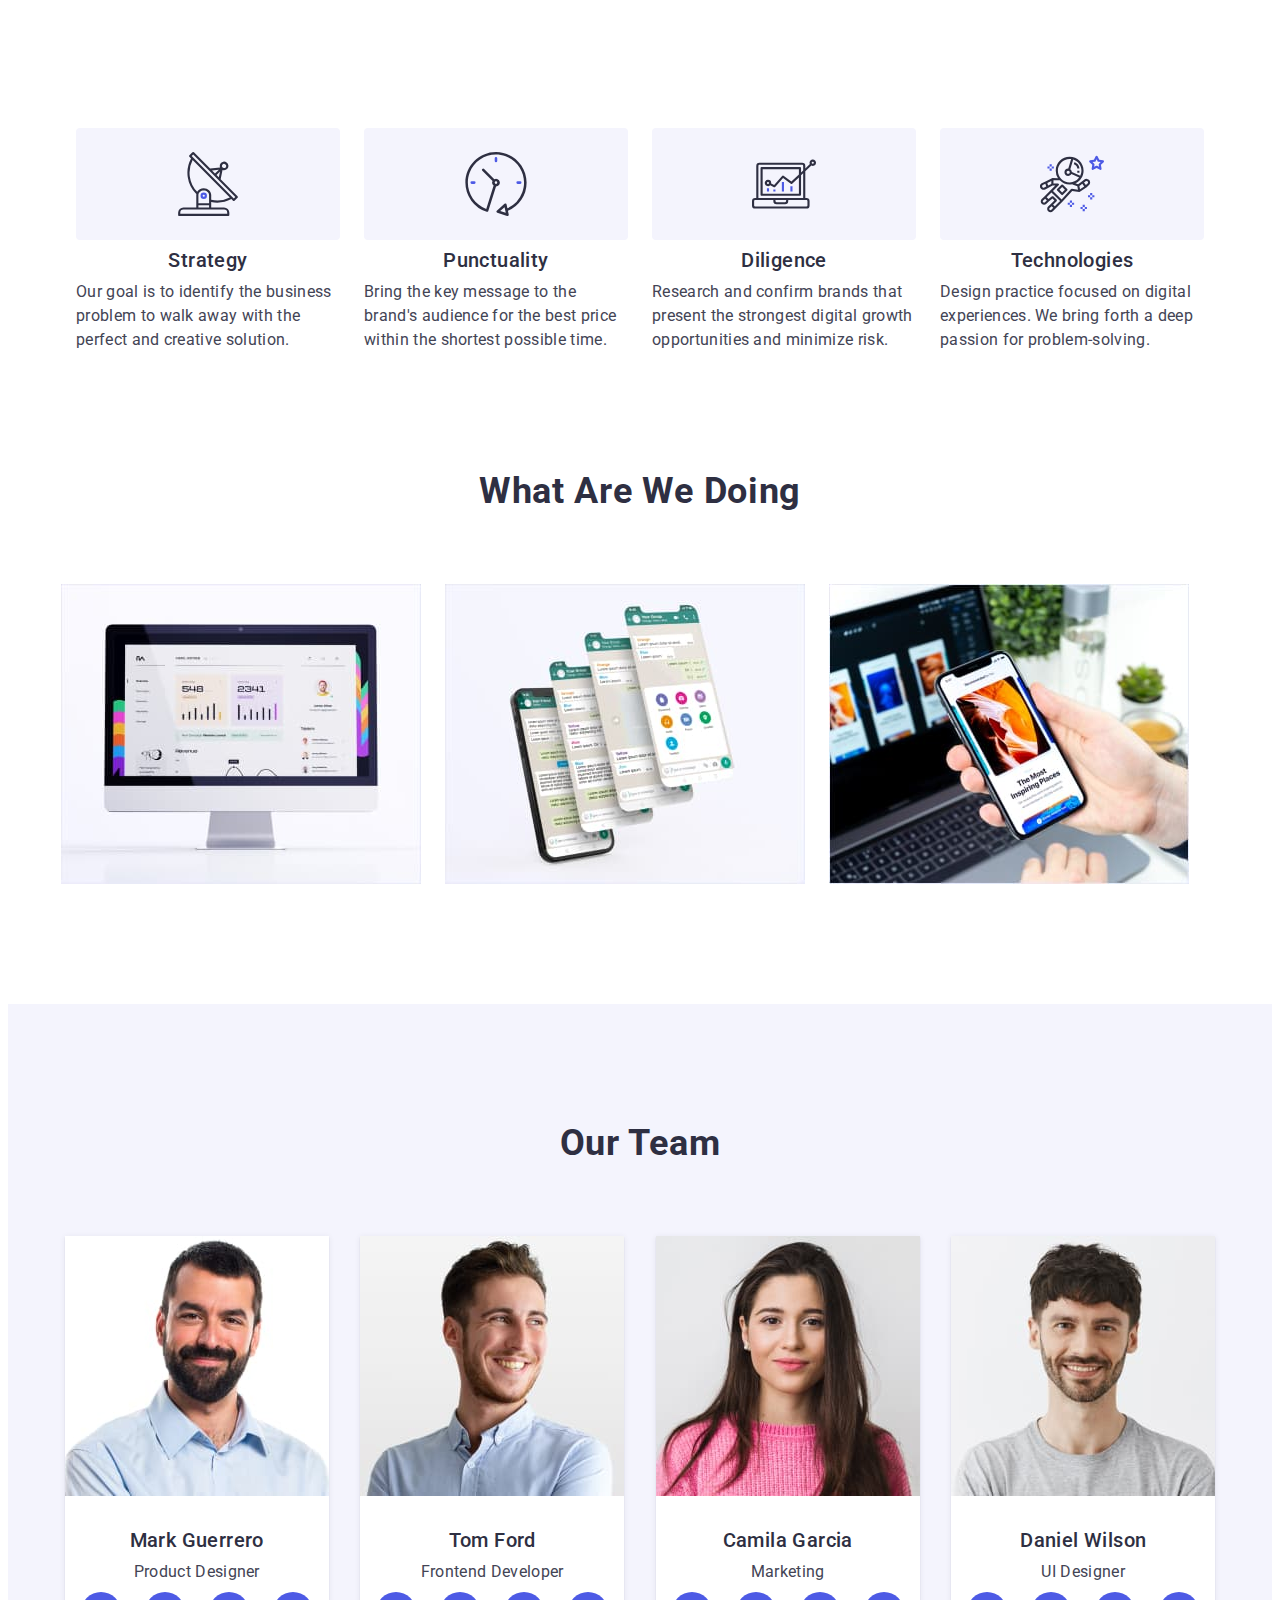
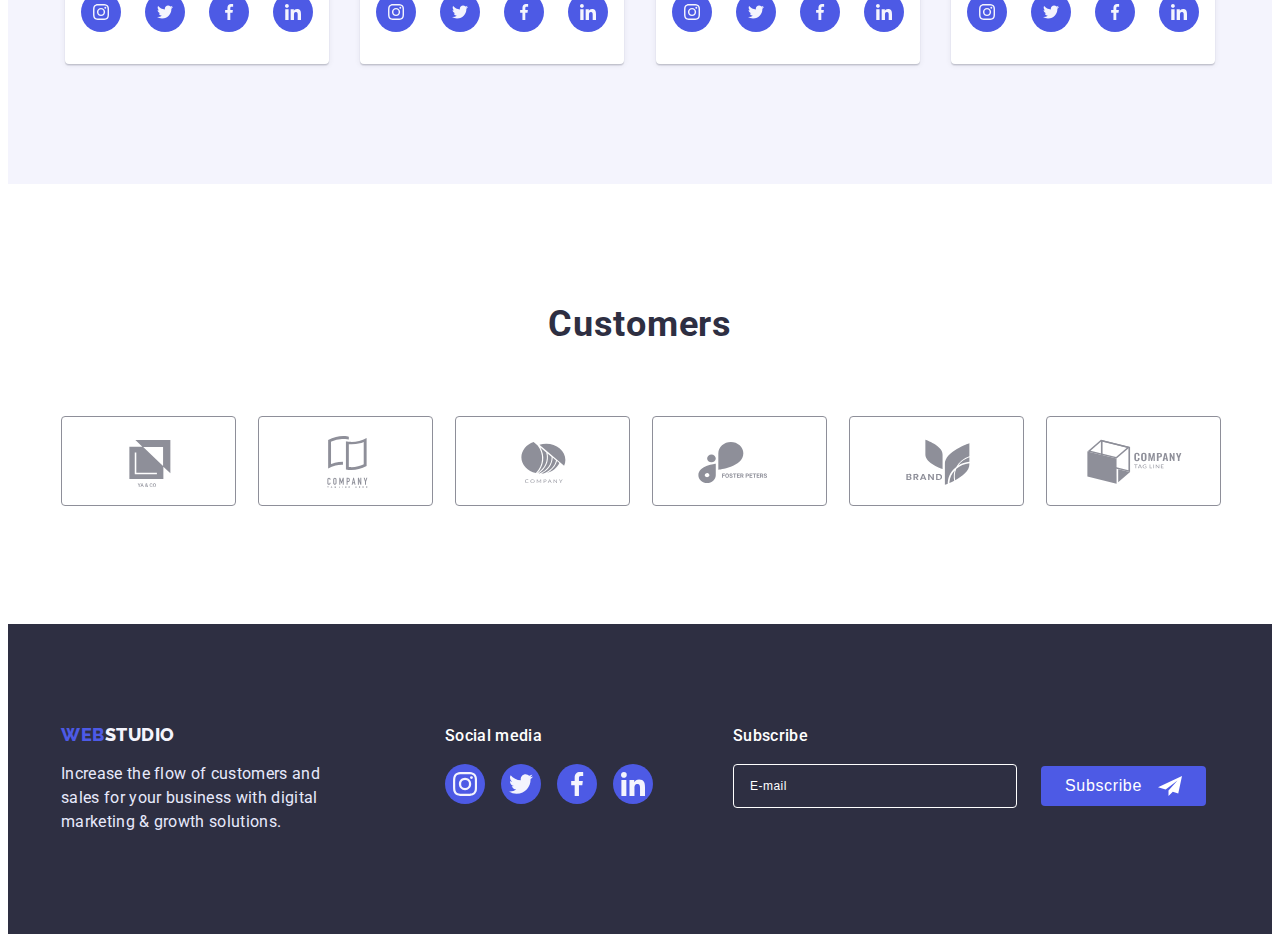
==== index.html @ 7bde46c7 "Section Advantege - mobile + tab (in work)" ====
<!DOCTYPE html>
<html lang="en">
  <head>
    <meta charset="UTF-8" />
    <meta http-equiv="X-UA-Compatible" content="IE=edge" />
    <meta name="viewport" content="width=device-width, initial-scale=1.0" />
    <title>WEBSTUDIO</title>
    <link rel="preconnect" href="https://fonts.googleapis.com" />
    <link rel="preconnect" href="https://fonts.gstatic.com" crossorigin />
    <link
      href="https://fonts.googleapis.com/css2?family=Raleway:wght@800&family=Roboto:wght@400;500;700;900&display=swap"
      rel="stylesheet"
    />

    <link
      rel="stylesheet"
      href="https://cdnjs.cloudflare.com/ajax/libs/modern-normalize/1.1.0/modern-normalize.min.css"
      integrity="sha512-wpPYUAdjBVSE4KJnH1VR1HeZfpl1ub8YT/NKx4PuQ5NmX2tKuGu6U/JRp5y+Y8XG2tV+wKQpNHVUX03MfMFn9Q=="
      crossorigin="anonymous"
      referrerpolicy="no-referrer"
    />

    <link rel="stylesheet" href="./css/styles.css" />
  </head>

  <body>
    <!-- Site header -->
    <!-- <header class="header">
      <div class="container header-container">
        <nav class="header-navigation">
          <a class="logo-top link" href="./index.html">Web<span class="logo-top-second">Studio</span> </a>
          <ul class="header-list list">
            <li class="header-item"><a class="header-link menu-link link act-studio" href="./index.html">Studio</a></li>
            <li class="header-item"><a class="header-link menu-link link" href="./portfolio.html">Portfolio</a></li>
            <li class="header-item"><a class="header-link menu-link link" href="">Contacts</a></li>
          </ul>
        </nav>

        <address class="header-address">
          <ul class="header-address-list list">
            <li class="header-item">
              <a class="header-link adress-info link" href="mailto:info@devstudio.com">info@devstudio.com</a>
            </li>
            <li class="header-item">
              <a class="header-link adress-info link" href="tel:+110001111111">+11 (000) 111-11-11</a>
            </li>
          </ul>
        </address>
      </div>
    </header> -->

    <main>
      <!-- Hero image -->
      <!-- <section class="hero">
        <div class="container">
          <h1 class="hero-title">Effective Solutions for Your Business</h1>
          <button class="hero-botton" type="button" data-modal-open>Order Service</button>
        </div>
      </section> -->

      <!-- Advantages -->
      <!--<h2 hidden temporarily -->
      <section class="advantage section">
        <div class="container">
          
          <h2 class="hidden-header visually-hidden">Our advantages</h2>
          <ul class="advantage-list list">
            <li class="advantage-item">
              <div class="icon-box">
                <svg class="icon">
                  <use href="./images/sprite.svg#icon-about-antenna"></use>
                </svg>
              </div>
              <h3 class="advantage-item-title">Strategy</h3>
              <p class="advantage-item-text">
                Our goal is to identify the business problem to walk away with the perfect and creative solution.
              </p>
            </li>
            <li class="advantage-item">
              <div class="icon-box">
                <svg class="icon">
                  <use href="./images/sprite.svg#icon-about-clock"></use>
                </svg>
              </div>
              <h3 class="advantage-item-title">Punctuality</h3>
              <p class="advantage-item-text">
                Bring the key message to the brand's audience for the best price within the shortest possible time.
              </p>
            </li>
            <li class="advantage-item">
              <div class="icon-box">
                <svg class="icon">
                  <use href="./images/sprite.svg#icon-about-diagram"></use>
                </svg>
              </div>
              <h3 class="advantage-item-title">Diligence</h3>
              <p class="advantage-item-text">
                Research and confirm brands that present the strongest digital growth opportunities and minimize risk.
              </p>
            </li>
            <li class="advantage-item">
              <div class="icon-box">
                <svg class="icon">
                  <use href="./images/sprite.svg#icon-about-astronaut"></use>
                </svg>
              </div>
              <h3 class="advantage-item-title">Technologies</h3>
              <p class="advantage-item-text">
                Design practice focused on digital experiences. We bring forth a deep passion for problem-solving.
              </p>
            </li>
          </ul>
        </div>
      </section>

      <!-- What are we doing -->
      <!-- not section only padding-bottom -->
      <!-- section-->
      <section class="doing">

        <div class="container">
          <h2 class="doing-title">What are we doing</h2>
          <ul class="doing-list list">
            <li class="doing-item">
              <img src="./images/img1_we_doing.jpg" alt="Desktop app" width="360" height="300" />
            </li>
            <li class="doing-item">
              <img src="./images/img2_we_doing.jpg" alt="Mobile app" width="360" height="300" />
            </li>
            <li class="doing-item">
              <img src="./images/img3_we_doing.jpg" alt="Design solutions" width="360" height="300" />
            </li>
          </ul>
        </div>
      </section>

      <!-- Our Team -->
      <section class="team section">
        <div class="container">
          <h2 class="team-title">Our Team</h2>
          <ul class="team-list list">
            <li class="team-item">
              <img src="./images/team_card1.jpg" alt="Mark Guerrero's photo" width="264" height="260" />
              <div class="team-item-description">
                <h3 class="team-item-title">Mark Guerrero</h3>
                <p class="team-item-text">Product Designer</p>
                <ul class="team-soc-list list">
                  <li class="team-soc-item">
                    <a href="" class="team-soc-link link">
                      <svg class="team-soc-icon">
                        <use href="./images/sprite.svg#icon-icon-instagram"></use>
                      </svg>
                    </a>
                  </li>
                  <li class="team-soc-item">
                    <a href="" class="team-soc-link link">
                      <svg class="team-soc-icon">
                        <use href="./images/sprite.svg#icon-icon-twitter"></use>
                      </svg>
                    </a>
                  </li>
                  <li class="team-soc-item">
                    <a href="" class="team-soc-link link">
                      <svg class="team-soc-icon">
                        <use href="./images/sprite.svg#icon-icon-facebook"></use>
                      </svg>
                    </a>
                  </li>
                  <li class="team-soc-item">
                    <a href="" class="team-soc-link link">
                      <svg class="team-soc-icon">
                        <use href="./images/sprite.svg#icon-icon-linkedin"></use>
                      </svg>
                    </a>
                  </li>
                </ul>
              </div>
            </li>
            <li class="team-item">
              <img src="./images/team_card2.jpg" alt="Tom Ford's photo" width="264" height="260" />
              <div class="team-item-description">
                <h3 class="team-item-title">Tom Ford</h3>
                <p class="team-item-text">Frontend Developer</p>
                <ul class="team-soc-list list">
                  <li class="team-soc-item">
                    <a href="" class="team-soc-link link">
                      <svg class="team-soc-icon">
                        <use href="./images/sprite.svg#icon-icon-instagram"></use>
                      </svg>
                    </a>
                  </li>
                  <li class="team-soc-item">
                    <a href="" class="team-soc-link link">
                      <svg class="team-soc-icon">
                        <use href="./images/sprite.svg#icon-icon-twitter"></use>
                      </svg>
                    </a>
                  </li>
                  <li class="team-soc-item">
                    <a href="" class="team-soc-link link">
                      <svg class="team-soc-icon">
                        <use href="./images/sprite.svg#icon-icon-facebook"></use>
                      </svg>
                    </a>
                  </li>
                  <li class="team-soc-item">
                    <a href="" class="team-soc-link link">
                      <svg class="team-soc-icon">
                        <use href="./images/sprite.svg#icon-icon-linkedin"></use>
                      </svg>
                    </a>
                  </li>
                </ul>
              </div>
            </li>
            <li class="team-item">
              <img src="./images/team_card3.jpg" alt="Camila Garcia's photo" width="264" height="260" />
              <div class="team-item-description">
                <h3 class="team-item-title">Camila Garcia</h3>
                <p class="team-item-text">Marketing</p>
                <ul class="team-soc-list list">
                  <li class="team-soc-item">
                    <a href="" class="team-soc-link link">
                      <svg class="team-soc-icon">
                        <use href="./images/sprite.svg#icon-icon-instagram"></use>
                      </svg>
                    </a>
                  </li>
                  <li class="team-soc-item">
                    <a href="" class="team-soc-link link">
                      <svg class="team-soc-icon">
                        <use href="./images/sprite.svg#icon-icon-twitter"></use>
                      </svg>
                    </a>
                  </li>
                  <li class="team-soc-item">
                    <a href="" class="team-soc-link link">
                      <svg class="team-soc-icon">
                        <use href="./images/sprite.svg#icon-icon-facebook"></use>
                      </svg>
                    </a>
                  </li>
                  <li class="team-soc-item">
                    <a href="" class="team-soc-link link">
                      <svg class="team-soc-icon">
                        <use href="./images/sprite.svg#icon-icon-linkedin"></use>
                      </svg>
                    </a>
                  </li>
                </ul>
              </div>
            </li>
            <li class="team-item">
              <img src="./images/team_card4.jpg" alt="Daniel Wilson's photo" width="264" height="260" />
              <div class="team-item-description">
                <h3 class="team-item-title">Daniel Wilson</h3>
                <p class="team-item-text">UI Designer</p>
                <ul class="team-soc-list list">
                  <li class="team-soc-item">
                    <a href="" class="team-soc-link link">
                      <svg class="team-soc-icon">
                        <use href="./images/sprite.svg#icon-icon-instagram"></use>
                      </svg>
                    </a>
                  </li>
                  <li class="team-soc-item">
                    <a href="" class="team-soc-link link">
                      <svg class="team-soc-icon">
                        <use href="./images/sprite.svg#icon-icon-twitter"></use>
                      </svg>
                    </a>
                  </li>
                  <li class="team-soc-item">
                    <a href="" class="team-soc-link link">
                      <svg class="team-soc-icon">
                        <use href="./images/sprite.svg#icon-icon-facebook"></use>
                      </svg>
                    </a>
                  </li>
                  <li class="team-soc-item">
                    <a href="" class="team-soc-link link">
                      <svg class="team-soc-icon">
                        <use href="./images/sprite.svg#icon-icon-linkedin"></use>
                      </svg>
                    </a>
                  </li>
                </ul>
              </div>
            </li>
          </ul>
        </div>
      </section>

      <!-- Customers -->
      <section class="customers section">
        <div class="container">
          <h2 class="customers-title">Customers</h2>
          <ul class="customers-list list">
            <li class="customers-item">
              <a href="" class="customers-link link">
                <svg class="customers-icon">
                  <use href="./images/sprite.svg#icon-logo-client1"></use>
                </svg>
              </a>
            </li>
            <li class="customers-item">
              <a href="" class="customers-link link">
                <svg class="customers-icon">
                  <use href="./images/sprite.svg#icon-logo-client2"></use>
                </svg>
              </a>
            </li>
            <li class="customers-item">
              <a href="" class="customers-link link">
                <svg class="customers-icon">
                  <use href="./images/sprite.svg#icon-logo-client3"></use>
                </svg>
              </a>
            </li>
            <li class="customers-item">
              <a href="" class="customers-link link">
                <svg class="customers-icon">
                  <use href="./images/sprite.svg#icon-logo-client4"></use>
                </svg>
              </a>
            </li>
            <li class="customers-item">
              <a href="" class="customers-link link">
                <svg class="customers-icon">
                  <use href="./images/sprite.svg#icon-logo-client5"></use>
                </svg>
              </a>
            </li>
            <li class="customers-item">
              <a href="" class="customers-link link">
                <svg class="customers-icon">
                  <use href="./images/sprite.svg#icon-logo-client6"></use>
                </svg>
              </a>
            </li>
          </ul>
        </div>
      </section>
    </main>

    <!-- Page Footer -->
    <footer class="footer">
      <div class="footer-container container">
        <div class="footer-logo">
          <a class="logo-bottom link" href="./index.html">Web<span class="logo-bottom-second">Studio</span></a>
          <p class="footer-text">
            Increase the flow of customers and sales for your business with digital marketing & growth solutions.
          </p>
        </div>
        <div class="footer-soc-media">
          <p class="footer-media-text">Social media</p>
          <ul class="footer-soc-list list">
            <li class="footer-soc-item">
              <a href="" class="footer-soc-link">
                <svg class="footer-soc-icon" width="24" height="24">
                  <use href="./images/sprite.svg#icon-icon-instagram"></use>
                </svg>
              </a>
            </li>
            <li class="footer-soc-item link">
              <a href="" class="footer-soc-link">
                <svg class="footer-soc-icon" width="24" height="24">
                  <use href="./images/sprite.svg#icon-icon-twitter"></use>
                </svg>
              </a>
            </li>
            <li class="footer-soc-item link">
              <a href="" class="footer-soc-link">
                <svg class="footer-soc-icon" width="24" height="24">
                  <use href="./images/sprite.svg#icon-icon-facebook"></use>
                </svg>
              </a>
            </li>
            <li class="footer-soc-item link">
              <a href="" class="footer-soc-link">
                <svg class="footer-soc-icon" width="24" height="24">
                  <use href="./images/sprite.svg#icon-icon-linkedin"></use>
                </svg>
              </a>
            </li>
          </ul>
        </div>

        <div class="subscribe">
          <p class="subscribe-text">Subscribe</p>
          <form class="subscribe-form">
            <!-- <label aria-labelledby="subscribe-email"> -->
              <input type="email" name="user_email" class="subscribe-input" placeholder="E-mail" required />
            <!-- </label> -->
            <button type="submit" class="subscribe-btn">
              <span>Subscribe</span>
              <svg class="subscribe-svg" width="24" height="24">
                <use href="./images/sprite.svg#icon-subscr"></use>
              </svg>
            </button>
          </form>
        </div>

      </div>
    </footer>

    <!-- Modal window -->
    <!-- <div class="backdrop" data-modal> -->
    <!-- <div class="backdrop is-hidden" data-modal>
      
      <div class="modal">
        <button class="modal-close-btn" type="button" data-modal-close>
          <svg class="close-btn-icon">
            <use href="./images/sprite.svg#icon-close-btn"></use>
          </svg>
        </button>

        <p class="modal-title">Leave your contacts and we will call you back</p>

        <form action="#" class="modal-form">
          <div class="modal-field">
            <label for="user-person" class="input-text">Name</label>
            <div class="input-wrap">
              <input
                type="text"
                name="user-person"
                id="user-person"
                class="modal-input"
                placeholder="Enter name"
                required
              />
              <svg class="modal-icon" width="18" height="18">
                <use href="./images/sprite.svg#icon-person"></use>
              </svg>
            </div>
          </div>

          <div class="modal-field">
            <label for="user-phone" class="input-text">Phone</label>
            <div class="input-wrap">
              <input
                type="tel"
                name="user-phone"
                id="user-phone"
                class="modal-input"
                placeholder="Enter phone"
                required
              />
              <svg class="modal-icon" width="18" height="24">
                <use href="./images/sprite.svg#icon-phone"></use>
              </svg>
            </div>
          </div>

          <div class="modal-field">
            <label for="user-email" class="input-text">Email</label>
            <div class="input-wrap">
              <input
                type="email"
                name="user-email"
                id="user-email"
                class="modal-input"
                placeholder="Enter email"
                required
              />
              <svg class="modal-icon" width="18" height="24">
                <use href="./images/sprite.svg#icon-email"></use>
              </svg>
            </div>
          </div>

          <div class="modal-field comment-text">
            <label class="input-text" for="user-text">Comment</label>
            <textarea name="user-text" id="user-text" class="modal-textarea" placeholder="Text input"></textarea>
          </div>

          <div class="modal-field">
            <input
              type="checkbox"
              name="privacy"
              id="privacy"
              class="input-chech visually-hidden"
              value="true"
              required
            />
            <label for="privacy" class="check-text">
              <span>
                <svg class="check-icon" width="10" height="8">
                  <use href="./images/sprite.svg#icon-checkbox"></use>
                </svg>
              </span>
              I accept the terms and conditions of the &nbsp;
              <a href="">
                <span class="policy">Privacy Policy</span>
              </a>
            </label>
          </div>

          <button type="submit" class="modal-form-batton">Send</button>
        </form>
       
      </div>
    
    </div> -->
    <!-- <div class="modal"> -->
    <!-- <div class="backdrop" data-modal> -->

    <script src="./js/modal.js"></script>
  </body>
</html>
---- css/styles.css ----
:root {
  --main-hero-color: #2e2f42;
  --main-text-color: #434455;
  --main-background-color: #ffffff;
  --second-text-color: #ffffff;
  --color-btn-normal: #4d5ae5;
  --color-btn-hover: #404bbf;
  --color-icon-normal: #8e8f99;
  --color-icon-hover: #404bbf;
  --transition-duration-func: 250ms cubic-bezier(0.4, 0, 0.2, 1);
  --color-text-overlay: #f4f4fd;
  --footer-background-color: #2e2f42;
}

p,
h1,
h2,
h3,
h4,
h5,
h6 {
  margin: 0;
}

ul {
  margin: 0;
  padding-left: 0;
}

button {
  cursor: pointer;
}

address {
  font-style: normal;
}

img {
  display: block;
  max-width: 100%;
  height: auto;
  width: 100%;
}

.list {
  list-style: none;
}

.link {
  text-decoration: none;
  font-style: normal;
}

body {
  font-family: "Roboto", sans-serif;
  font-style: normal;
  background-color: var(--main-background-color);
  color: var(-main-text-color);
}

.container {
  /* width: 1158px; */
  width: 100%;
  padding-left: 15px;
  padding-right: 15px;
  margin: 0 auto;
  /* outline: 2px solid red; */
}

.section {
  /* desctop */
  /* padding-top: 120px;
  padding-bottom: 120px; */
  /* mobile - tab*/
  padding-top: 96px;
  padding-bottom: 82px;
}

/* --------- HEADER ----------------------------------------- */

.header {
  background-color: #ffffff;
  padding-top: 24px;
  padding-bottom: 24px;
  border-bottom: 1px solid #e7e9fc;
  box-shadow: 0px 2px 1px rgba(46, 47, 66, 0.08), 0px 1px 1px rgba(46, 47, 66, 0.16), 0px 1px 6px rgba(46, 47, 66, 0.08);
}

.header-container {
  display: flex;
  align-items: center;
}

.header-navigation {
  display: flex;
  align-items: center;
  margin-right: auto;
}

.header-list {
  display: flex;
  gap: 40px;
}

.header-list {
  display: flex;
  align-items: center;
}

.logo-top {
  text-decoration: none;
}

.logo-top {
  font-family: "Raleway", sans-serif;
  font-weight: 800;
  font-size: 18px;
  line-height: 1.17;
  letter-spacing: 0.03em;
  text-transform: uppercase;
  color: #4d5ae5;
  font-style: normal;
}

.logo-top-second {
  color: #2e2f42;
  margin-right: 76px;
}

.header-address {
  font-style: normal;
}

.header-address-list {
  display: flex;
  align-items: center;
  gap: 40px;
}

.header-link {
  font-weight: 500;
  font-size: 16px;
  line-height: calc(24 / 16);
  letter-spacing: 0.02em;
  color: #2e2f42;
  transition: color var(--transition-duration-func);
}

.header-link:hover,
.header-link:focus,
.header-link:active {
  color: #404bbf;
}

.menu-link {
  /* padding: 0 20px; */
  display: block;
  position: relative;
}
.menu-link::after {
  content: "";

  position: absolute;
  left: 0;
  bottom: 0;

  display: block;
  width: 100%;
  height: 4px;
  top: 46px;
  background: var(--color-icon-hover);
  border-radius: 2px;

  /* display: none; */
  opacity: 0;
  transition: opacity 250ms;
}

.act-studio::after,
.act-portfolio::after,
.act-contacts::after {
  opacity: 1;
}

/* display: block; */
/* .menu-link:hover::after {
  opacity: 1;
} */

.adress-info {
  font-weight: 400;
  font-size: 16px;
  line-height: (24/16);
  letter-spacing: 0.02em;
  color: #434455;
}

/* --------- HERO ----------------------------------------- */

.hero {
  background: var(--main-hero-color);
  padding-top: 188px;
  padding-bottom: 188px;
  text-align: center;

  max-width: 1440px;
  /* height: 600px; */
  margin-left: auto;
  margin-right: auto;
  background-image: linear-gradient(rgba(46, 47, 66, 0.7), rgba(46, 47, 66, 0.7)), url(../images/hero.jpg);
  background-repeat: no-repeat;
  background-position: center;
  background-size: cover;
}

.hero-title {
  font-weight: 700;
  font-size: 56px;
  line-height: 1.07;
  text-align: center;
  letter-spacing: 0.02em;
  color: #ffffff;
  width: 496px;
  margin-bottom: 48px;
  margin-left: auto;
  margin-right: auto;
}

.hero-botton {
  font-family: "Roboto", sans-serif;
  font-weight: 500;
  font-size: 16px;
  line-height: calc(24 / 16);
  align-items: center;
  letter-spacing: 0.04em;
  color: #ffffff;
  background: #4d5ae5;
  padding: 16px 32px;
  border-radius: 4px;
  border: none;
  transition: color var(--transition-duration-func), background-color var(--transition-duration-func);
}

.hero-botton:hover,
.hero-botton:focus {
  background-color: #404bbf;
  cursor: pointer;
}

/* --------- ADVANTEGE ----------------------------------------- */

/* mobile - */
/* .icon-box {
  background: #f4f4fd;
  border-radius: 4px;
  height: 112px;
  width: 264px;
  margin-bottom: 8px;
  display: flex;
  justify-content: center;
  align-items: center;
} */

.icon-box > .icon {
  width: 64px;
  height: 64px;
}

.advantage-list {
  display: flex;
  /* mobile */
  flex-wrap: wrap;
  justify-content: center;

  /* mobile - */
  /* gap: 24px; */
  gap: 72px;
}

.visually-hidden {
  position: absolute;
  width: 1px;
  height: 1px;
  margin: -1px;
  border: 0;
  padding: 0;
  white-space: nowrap;
  clip-path: inset(100%);
  clip: rect(0 0 0 0);
  overflow: hidden;
}

.advantage-item {
  /* padding-top: 120px; */
  /* mobile - */
  /* width: 264px; */
  text-align: left;
  /* mobile - */
  /* flex-basis: calc((100%-72px) / 4); */
}

.advantage-item-title {
  /* mobile + */
  /* font-weight: 500;
  font-size: 20px;
  line-height: calc(24 / 20); */
  /* mobile + */
  font-weight: 700;
  font-size: 36px;
  line-height: calc(40 / 36);

  letter-spacing: 0.02em;
  color: #2e2f42;
  margin-bottom: 8px;
  /* mobile + */
  text-align: center;
}

.advantage-item-text {
  /* mobile - */
  /* font-weight: 400; */
  /* mobile + */
  font-weight: 500;
  font-size: 16px;
  line-height: calc(24 / 16);
  letter-spacing: 0.02em;
  color: #434455;
}

@media screen and (max-width: 1199px) {
  .icon-box {
    display: none;
  }
}

/* --------- DOING  ----------------------------------------- */

/* .doing {
  padding-bottom: 120px;
}

.doing-list {
  display: flex;
  flex-wrap: wrap;
  gap: 24px;
}

.doing-item {
  flex-basis: auto;
}

.doing-title {
  font-weight: 700;
  font-size: 36px;
  line-height: 1.11;
  text-align: center;
  letter-spacing: 0.02em;
  text-transform: capitalize;
  color: #2e2f42;
  margin-bottom: 72px;
} */

@media screen and (max-width: 1199px) {
  .doing {
    display: none;
  }
}

/* --------- TEAM  ----------------------------------------- */

.team {
  /* CLOUD */
  background-color: #f4f4fd;
}

.team-list {
  display: flex;
  flex-wrap: wrap;
  /* gap: 24px; */
  gap: 72px;
}

/* mobile */
.team-list li {
  /* .team-list *:not(.team-soc-item) li { */
  /* flex-basis: 100%; */
  width: 264px;
  margin-left: auto;
  margin-right: auto;
}

.team-title {
  font-weight: 700;
  font-size: 36px;
  line-height: 1.11;
  text-align: center;
  letter-spacing: 0.02em;
  text-transform: capitalize;
  color: #2e2f42;
  margin-bottom: 72px;
}

.team-item {
  background-color: #ffffff;
  box-shadow: 0px 1px 6px rgba(46, 47, 66, 0.08), 0px 1px 1px rgba(46, 47, 66, 0.16), 0px 2px 1px rgba(46, 47, 66, 0.08);
  border-radius: 0px 0px 4px 4px;
}

.team-item-description {
  padding-top: 32px;
  padding-bottom: 32px;
  padding-left: 16px;
  padding-right: 16px;
}

.team-item-title {
  font-weight: 500;
  font-size: 20px;
  line-height: calc(24 / 20);
  text-align: center;
  letter-spacing: 0.02em;
  color: #2e2f42;
  background-color: #ffffff;
  /* margin-top: 32px; */
  margin-bottom: 8px;
}
.team-item-text {
  font-weight: 400;
  font-size: 16px;
  line-height: calc(24 / 16);
  text-align: center;
  letter-spacing: 0.02em;
  color: #434455;
  background-color: #ffffff;
  margin-bottom: 8px;
}

/* soc link */

.team-soc-list {
  display: flex;
  justify-content: center;
  gap: 24px;
}

.team-soc-item {
  width: 40px;
  height: 40px;
}

.team-soc-link {
  width: 100%;
  height: 100%;
  border-radius: 50%;
  /* background-color: #4d5ae5; */
  background-color: var(--color-btn-normal);
  /* display: inline-block; */
  display: flex;
  align-items: center;
  justify-content: center;
  transition: background-color var(--transition-duration-func);
}

.team-soc-link:hover {
  background-color: var(--color-btn-hover);
}

.team-soc-icon {
  width: 16px;
  height: 16px;
  fill: #f4f4fd;
  /* fill: #ffffff; */
  /* fill: red */
}

/* --------- CUSTOMERS --------------------------------------- */

.containers {
  background-color: var(--main-background-color);
}
.customers-title {
  font-weight: 700;
  font-size: 36px;
  line-height: calc(40 / 36);
  text-align: center;
  letter-spacing: 0.02em;
  text-transform: capitalize;
  margin-bottom: 72px;
  color: #2e2f42;
}

/* mobile */
.customers-list {
  display: flex;
  justify-content: center;
  flex-wrap: wrap;
  /* gap: 24px; */
  gap: 72px 16px;
}

.customers-item {
  /* width: 168px; */
  max-width: 190px;
  height: 88px;
  flex-basis: calc((100% - 16px) / 2);
  /* outline: 1px solid red; */
}

.customers-link {
  width: 100%;
  height: 100%;
  /* border: 1px solid #8e8f99; */
  border: 1px solid var(--color-icon-normal);
  border-radius: 4px;
  display: flex;
  align-items: center;
  justify-content: center;
  transform: border var(--transition-duration-func);
}

.customers-icon {
  width: 104px;
  height: 56px;
  /* fill: red; */
  /* fill: #8e8f99; */
  fill: var(--color-icon-normal);
  transition: fill var(--transition-duration-func);
}

.customers-link:hover,
.customers-link:focus {
  /* border: 1px solid #404bbf; */
  border: 1px solid var(--color-icon-hover);
}

/* .customers-icon:hover,
.customers-icon:focus {
  fill: #404bbf;
} */
.customers-link:hover > .customers-icon,
.customers-link:focus > .customers-icon {
  /* fill: #404bbf; */
  fill: var(--color-icon-hover);
}

/* --------- FOOTER  ----------------------------------------- */

.footer {
  background-color: #2e2f42;
  /* padding-top: 100px;
  padding-bottom: 100px; */
  /* mobile */
  padding-top: 96px;
  padding-bottom: 96px;

  display: flex;
}

.footer-container {
  display: flex;
  /* justify-content: ; */ /*!*/
  /* mobile + */
  flex-direction: column;

  /* margin-left: auto; */
}

.footer-logo {
  /* mobile - */
  /* margin-right: 120px; */
  /* mobile + */
  display: flex;
  flex-direction: column;
  align-items: center;
  margin-bottom: 72px;
}

.logo-bottom {
  text-decoration: none;
  /* mobile + */
  margin: 0 auto;
  display: block;
  margin-bottom: 17px;
}

.logo-bottom {
  font-family: "Raleway", sans-serif;
  font-weight: 800;
  font-size: 18px;
  line-height: 1.17;
  letter-spacing: 0.03em;
  text-transform: uppercase;
  color: #4d5ae5;
  font-style: normal;
}

.logo-bottom-second {
  color: #f4f4fd;
}

.footer-text {
  font-weight: 400;
  font-size: 16px;
  line-height: calc(24 / 16);
  letter-spacing: 0.02em;
  color: #e7e9fc;
  width: 264px;
  /* margin-top: 16px; */
}

.footer-soc-media {
  /* mobile - */
  /* margin-right: 80px; */
  /* mobile +*/
  display: flex;
  flex-direction: column;
  align-items: center;
  margin-bottom: 72px;
}

.footer-media-text {
  font-weight: 500;
  font-size: 16px;
  line-height: calc(24 / 16);
  letter-spacing: 0.02em;
  color: var(--second-text-color);
  margin-bottom: 16px;
}

.footer-soc-list {
  display: flex;
  justify-content: center;
  gap: 16px;
  /* mobile +*/
  /* justify-content: flex-start; */
}

.footer-soc-item {
  width: 40px;
  height: 40px;
}

.footer-soc-link {
  width: 100%;
  height: 100%;
  /* width: 40px;
  height: 40px; */
  border-radius: 50%;
  background-color: var(--color-btn-normal);
  display: flex;
  /* display: block; */
  align-items: center;
  justify-content: center;
  transition: background-color var(--transition-duration-func);
}

.footer-soc-icon {
  width: 24px;
  height: 24px;
  fill: #f4f4fd;
}

.footer-soc-link:hover,
.footer-soc-link:focus {
  background-color: #31d0aa;
}

/* --- SUBSCRIBE FORM IN FOOTER  ----  */
.subscribe {
  display: flex;
  flex-direction: column;
  /* mobile +*/
  align-items: center;
}

.subscribe-text {
  font-weight: 500;
  font-size: 16px;
  line-height: calc(24 / 16);
  letter-spacing: 0.02em;
  color: var(--second-text-color);
  margin-bottom: 16px;
}

.subscribe-form {
  display: flex;
  /* mobile */
  flex-direction: column;
  align-items: center;
  width: 100%;

  gap: 24px;
}

/* .subscribe-email {
  width: 100%;
} */

.subscribe-input {
  /* mobile - */
  /* width: 264px; */
  /* mobile + */
  width: 100%;

  height: 40px;
  padding-left: 16px;
  font-weight: 400;
  font-size: 12px;
  line-height: 24px;
  align-items: center;
  letter-spacing: 0.04em;
  outline: 0;
  border: 1px solid #ffffff;
  /* filter: drop-shadow(0px 4px 4px rgba(0, 0, 0, 0.15)); */
  border-radius: 4px;
  color: var(--second-text-color);
  background-color: var(--footer-background-color);
}

.subscribe-input::placeholder {
  color: var(--second-text-color);
}

.subscribe-btn {
  display: flex;
  justify-content: center;
  align-items: center;
  gap: 16px;
  min-width: 165px;
  height: 40px;
  padding: 8px 24px;
  align-self: center;
  font-weight: 500;
  font-size: 16px;
  line-height: 1.5;
  letter-spacing: 0.04em;
  background-color: var(--color-btn-normal);
  border: 0;
  border-radius: 4px;
  color: var(--second-text-color);
  fill: var(--second-text-color);
  transition: background-color var(--transition-duration-func);
}

.subscribe-btn:hover,
.subscribe-btn:focus {
  background-color: var(--color-btn-hover);
}

/* --------- FILTER  ----------------------------------------- */

.filter-button-text {
  font-family: "Roboto", sans-serif;
  font-weight: 500;
  font-size: 16px;
  line-height: 1.5;
  align-items: center;
  letter-spacing: 0.04em;
  color: #4d5ae5;
  background-color: #f4f4fd;
  border-style: none;

  border: 1px solid #e7e9fc;
  border-radius: 4px;
  padding: 12px 24px;
  transition: color var(--transition-duration-func), background-color var(--transition-duration-func),
    box-shadow var(--transition-duration-func);
}

.filter-button-text:hover,
.filter-button-text:focus {
  color: #ffffff;
  background-color: #404bbf;
  /* border: 1px solid #404bbf; */
  border-color: transparent;
  cursor: pointer;
  box-shadow: 0px 3px 1px rgba(0, 0, 0, 0.1), 0px 2px 1px rgba(0, 0, 0, 0.08), 0px 2px 2px rgba(0, 0, 0, 0.12);
}

/* --------- GALLERY  ----------------------------------------- */

.gallery {
  padding-top: 96px;
  padding-bottom: 120px;
}

.filter-list {
  display: flex;
  flex-wrap: wrap;
  gap: 24px;
  margin-bottom: 72px;
  justify-content: center;
}

.gallary-list {
  display: flex;
  flex-wrap: wrap;
  gap: 48px 24px;
}

.gallery-list li {
  width: calc((100% - 48px) / 3);
  transition: box-shadow var(--transition-duration-func);
}

.gallery-item-description {
  /* padding: 32px auto 32px 16px; */
  padding-top: 32px;
  padding-right: auto;
  padding-bottom: 32px;
  padding-left: 16px;
  border: 1px solid #e7e9fc;
  border-top: none;
}

.galley-item-titel {
  font-weight: 500;
  font-size: 20px;
  line-height: 1.2;
  letter-spacing: 0.02em;
  color: #2e2f42;
  /* margin-top: 32px; */
  /* margin-left: 16px; */
  margin-bottom: 8px;
  /* text-align: left; */
}
.gallery-item-text {
  font-weight: 400;
  font-size: 16px;
  line-height: calc(24 / 16);
  letter-spacing: 0.02em;
  color: #434455;
  /* margin-left: 16px; */
  /* text-align: left; */
}

.gallery-link {
  display: block;
}

.gallery-link:hover,
.gallery-link:focus {
  box-shadow: 0px 1px 6px rgba(46, 47, 66, 0.08), 0px 1px 1px rgba(46, 47, 66, 0.16), 0px 2px 1px rgba(46, 47, 66, 0.08);
}

/* .gallery-item {
  position: relative;
} */

.overlay-wrap {
  position: relative;
  overflow: hidden;
}

.overlay-text {
  position: absolute;
  top: 0;
  font-weight: 400;
  font-size: 16px;
  line-height: calc(24 / 16);
  letter-spacing: 0.02em;
  color: var(--color-text-overlay);
  background-color: var(--color-btn-normal);
  padding: 40px 32px;
  height: 100%;
  transform: translateY(100%);
  transition: transform var(--transition-duration-func);
}

.gallery-item:hover .overlay-text {
  transform: translate(0);
}

/* --------- MODAL WINDOWS ----------------------------------------- */

.backdrop {
  position: fixed;
  top: 0;
  width: 100%;
  height: 100%;
  background-color: rgba(46, 47, 66, 0.4);
  /* transition: opacity 250ms linear, visibility 250ms linear; */
  /* transition: opacity 250ms cubic-bezier(0.4, 0, 0.2, 1), visibility 250ms cubic-bezier(0.4, 0, 0.2, 1); */
  transition: opacity var(--transition-duration-func), visibility var(--transition-duration-func);
}

.modal {
  width: 408px;
  min-height: 584px;
  background-color: #fcfcfc;
  box-shadow: 0px 1px 1px rgba(0, 0, 0, 0.14), 0px 1px 3px rgba(0, 0, 0, 0.12), 0px 2px 1px rgba(0, 0, 0, 0.2);
  border-radius: 4px;
  position: absolute;
  top: 50%;
  left: 50%;
  transform: translate(-50%, -50%) scale(1);
  /* transition: 250ms linear; */
  /* transition: transform 250ms cubic-bezier(0.4, 0, 0.2, 1); */
  transition: transform var(--transition-duration-func);
  padding: 72px 24px 24px;
}

.backdrop.is-hidden .modal {
  transform: translate(-50%, -50%) scale(0);
}

.modal-close-btn {
  width: 24px;
  height: 24px;
  background-color: #e7e9fc;
  border: 1px solid rgba(0, 0, 0, 0.1);
  border-radius: 50%;
  display: flex;
  align-items: center;
  justify-content: center;
  border-color: #e7e9fc;

  position: absolute;
  top: 24px;
  right: 24px;

  /* display: block;
  margin-left: auto; */
}

.close-btn-icon {
  width: 8px;
  height: 8px;
  fill: #2e2f42;
}

.is-hidden {
  opacity: 0;
  visibility: hidden;
  pointer-events: none;
}

.modal-close-btn:hover,
.modal-close-btn:focus {
  background-color: var(--color-icon-hover);
  border: 1p x solid var(--color-icon-hover);
}

.modal-close-btn:hover > .close-btn-icon,
.modal-close-btn:focus > .close-btn-icon {
  fill: #ffffff;
}

/* ---------FORM for MODAL WINDOWS --------- */

.modal-title {
  font-weight: 500;
  font-size: 16px;
  line-height: calc(24 / 16);
  text-align: center;
  margin-bottom: 16px;
}

.modal-field {
  margin-bottom: 8px;
}

.comment-text {
  margin-bottom: 16px;
}

.input-wrap {
  position: relative;
}

.modal-input {
  width: 100%;
  height: 40px;
  border: 1px solid rgba(46, 47, 66, 0.4);
  border-radius: 4px;
  /* margin-bottom: 8px; */
  outline: transparent;
  font-size: 12px;
  color: #2e2f42;
  background: #fcfcfc;
  padding-left: 38px;
  transition: border-color var(--transition-duration-func), fill var(--transition-duration-func);
}

.modal-input:focus {
  border-color: var(--color-btn-normal);
}
.modal-input:focus + .modal-icon {
  fill: var(--color-btn-normal);
}

.modal-icon {
  position: absolute;
  left: 16px;
  top: 50%;
  transform: translateY(-50%);
}

.modal-input::placeholder {
  font-size: 12px;
  line-height: calc(14 / 12);
  letter-spacing: 0.04em;
  color: rgba(46, 47, 66, 0.4);
}

.input-text {
  display: inline-block;
  font-weight: 400;
  font-size: 12px;
  line-height: calc(14 / 12);
  letter-spacing: 0.01em;
  color: #8e8f99;
  margin-bottom: 4px;
}

.modal-textarea {
  width: 100%;
  height: 120px;
  outline: transparent;
  border: 1px solid rgba(46, 47, 66, 0.4);
  border-radius: 4px;
  font-weight: 400;
  font-size: 12px;
  line-height: calc(14 / 12);
  letter-spacing: 0.04em;
  padding: 8px 16px;
  resize: none;
}

.modal-textarea::placeholder {
  font-size: 12px;
  line-height: calc(14 / 12);
  letter-spacing: 0.04em;
  color: rgba(46, 47, 66, 0.4);
}

.modal-textarea:focus {
  border-color: var(--color-btn-normal);
}

.check-text {
  font-size: 12px;
  display: flex;
  align-items: center;

  font-weight: 400;
  font-size: 12px;
  line-height: 14px;
  letter-spacing: 0.04em;
  color: #8e8f99;

  margin-bottom: 24px;
}

.check-text > span {
  width: 16px;
  height: 16px;
  border: 1px solid rgba(46, 47, 66, 0.4);
  border-radius: 2px;
  margin-right: 8px;
  display: flex;
  align-items: center;
  justify-content: center;
  fill: transparent;
}

.input-chech:checked + .check-text > span {
  background-color: var(--color-btn-hover);
  border: none;
  fill: #f4f4f4;
}

.input-chech:focus + .check-text span {
  border-color: #4d5ae5;
}

.policy {
  color: var(--color-btn-normal);
}

/* --- BATTON SEND ----  */
.modal-form-batton {
  display: block;
  margin: 0 auto;
  width: 169px;
  align-self: center;
  font-weight: 500;
  font-size: 16px;
  line-height: 1.5;
  letter-spacing: 0.04em;
  color: var(--second-text-color);
  background: var(--color-btn-normal);
  padding: 16px 32px;
  border-radius: 4px;
  border: 0;
  box-shadow: 0px 4px 4px rgba(0, 0, 0, 0.15);
  transition: background-color var(--transition-duration-func);
}

.modal-form-batton:hover {
  background-color: var(--color-btn-hover);
}

/* ============================================================== */

@media screen and (min-width: 480px) {
  .container {
    /* width: 480px; */
    width: 428px;
    margin-left: auto;
    margin-right: auto;
  }

  .customers-item {
    /* width: calc(100% - 16) /2; */
    flex-basis: calc((100% - 16px) / 2);
  }
}

@media screen and (min-width: 768px) {
  .container {
    width: 582px;
    /* width: 768px; */
  }

  .advantage-list {
    /* display: flex;
    flex-wrap: wrap; */
    gap: 72px 24px;
  }

  .advantage-item {
    width: 356px;
    flex-basis: calc((100%-24px) / 2);
  }

  .team-list {
    justify-content: center;
    gap: 64px 24px;
  }
  .team-list li {
    /* flex-basis: calc(552px - 24px) / 2; */
    /* width: calc(552px - 24px) / 2; */
  }

  .customers-list {
    gap: 24px;
  }

  .customers-item {
    /* justify-content: center; */
    width: 168px;
    flex-basis: calc((100% - 48px) / 3);
  }

  .footer-container {
    flex-direction: row;
    flex-wrap: wrap;
    gap: 72px 24px;
  }

  .footer-logo {
    margin-bottom: 0;
  }

  .logo-bottom {
    margin-left: 0;
  }

  .footer-soc-media {
    align-items: flex-start;
    margin-bottom: 0;
  }

  .subscribe {
    align-items: flex-start;
  }

  .subscribe-form {
    flex-direction: row;
  }

  .subscribe-input {
    width: 264px;
  }
}

@media screen and (min-width: 1200px) {
  .container {
    width: 1158px;
  }

  .section {
    padding-top: 120px;
    padding-bottom: 120px;
  }

  /* ------ */
  .icon-box {
    background: #f4f4fd;
    border-radius: 4px;
    height: 112px;
    width: 264px;
    margin-bottom: 8px;
    display: flex;
    justify-content: center;
    align-items: center;
  }

  .advantage-list {
    gap: 24px;
  }

  .advantage-item {
    width: 264px;
    flex-basis: calc((100%-72px) / 4);
  }

  .advantage-item-title {
    font-weight: 500;
    font-size: 20px;
    line-height: calc(24 / 20);
  }

  .advantage-item-text {
    font-weight: 400;
  }
  /* ======= */

  .doing {
    padding-bottom: 120px;
  }

  .doing-list {
    display: flex;
    flex-wrap: wrap;
    gap: 24px;
  }

  .doing-item {
    flex-basis: auto;
  }

  .doing-title {
    font-weight: 700;
    font-size: 36px;
    line-height: 1.11;
    text-align: center;
    letter-spacing: 0.02em;
    text-transform: capitalize;
    color: #2e2f42;
    margin-bottom: 72px;
  }

  .team-list {
    gap: 24px;
  }

  .team-list li {
    /* flex-basis: calc(100% - 72px) / 4; */
  }

  .customers-item {
    /* width: 168px; */
    flex-basis: calc((100% - 120px) / 6);
  }

  .footer-logo {
    margin-right: 120px;
  }

  .footer {
    padding-top: 100px;
    padding-bottom: 100px;
  }

  .footer-container {
    gap: 0;
  }

  .footer-soc-media {
    margin-right: 80px;
  }
}
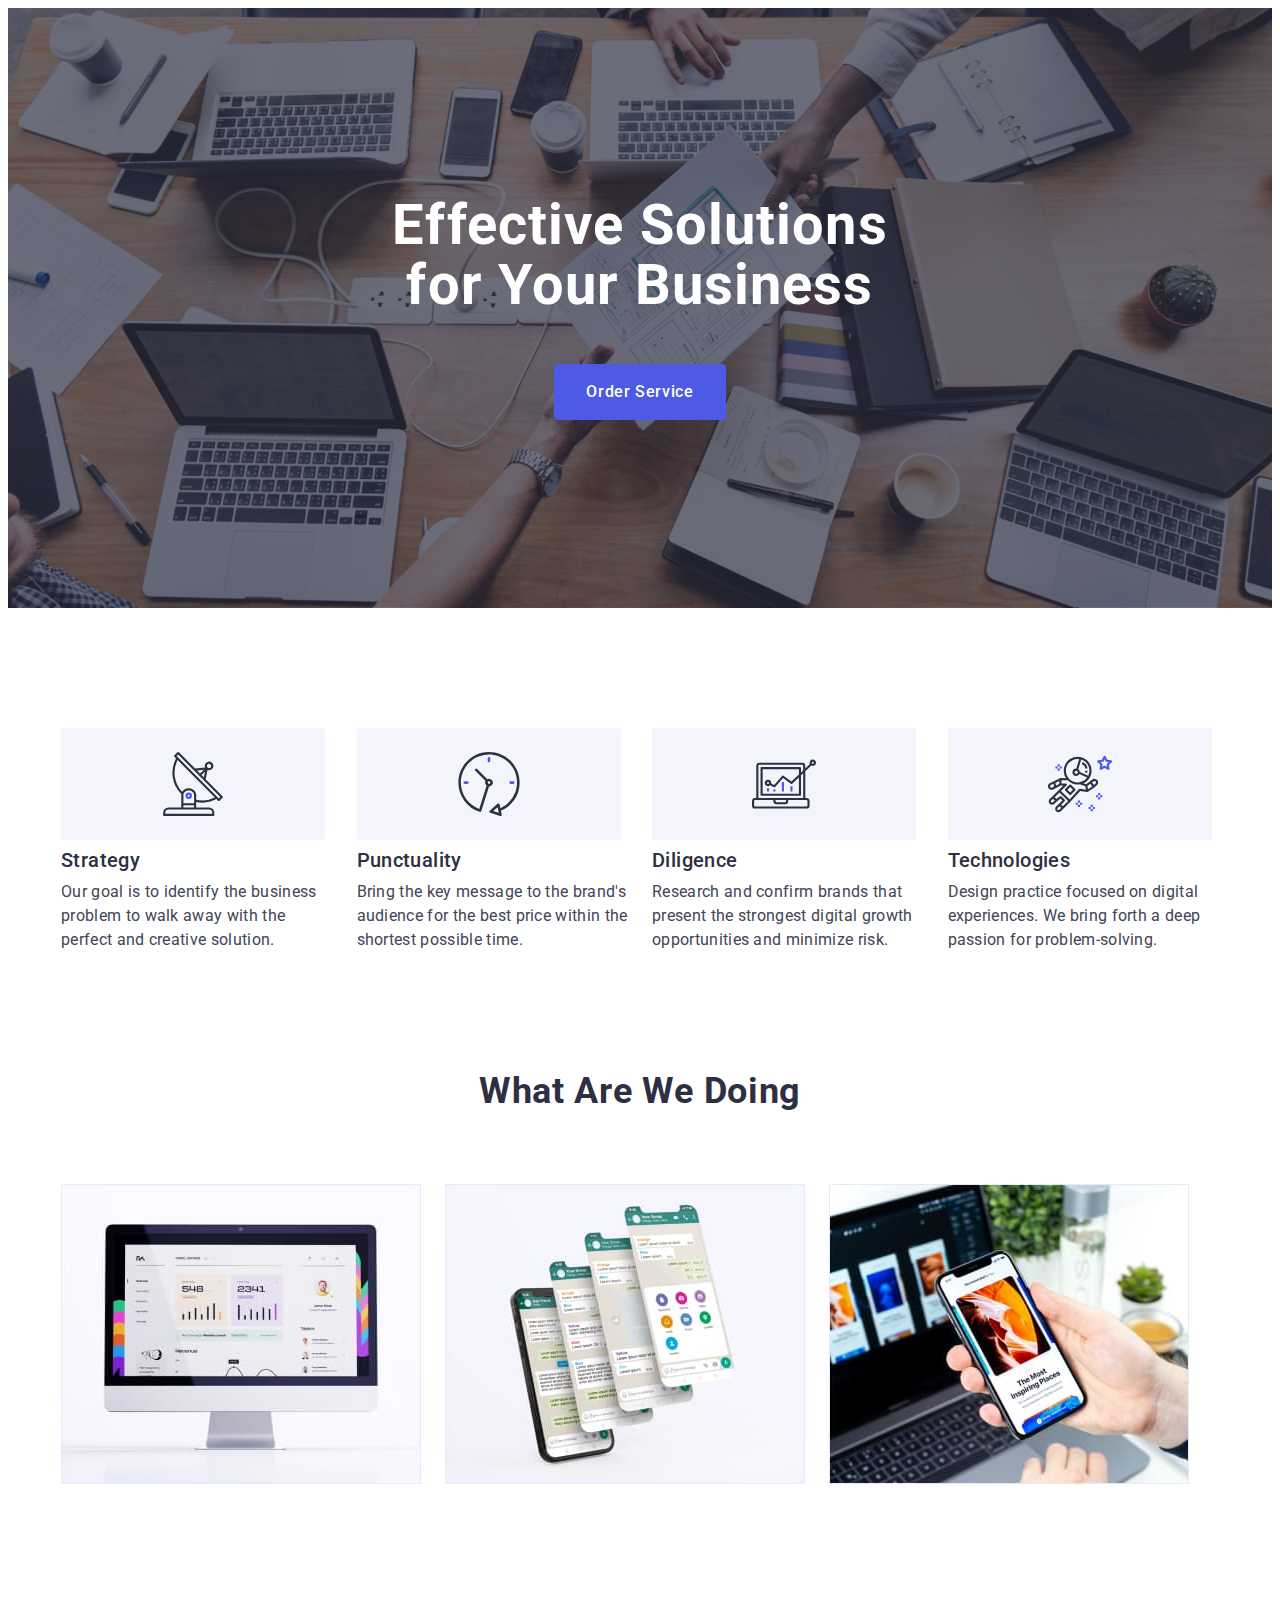
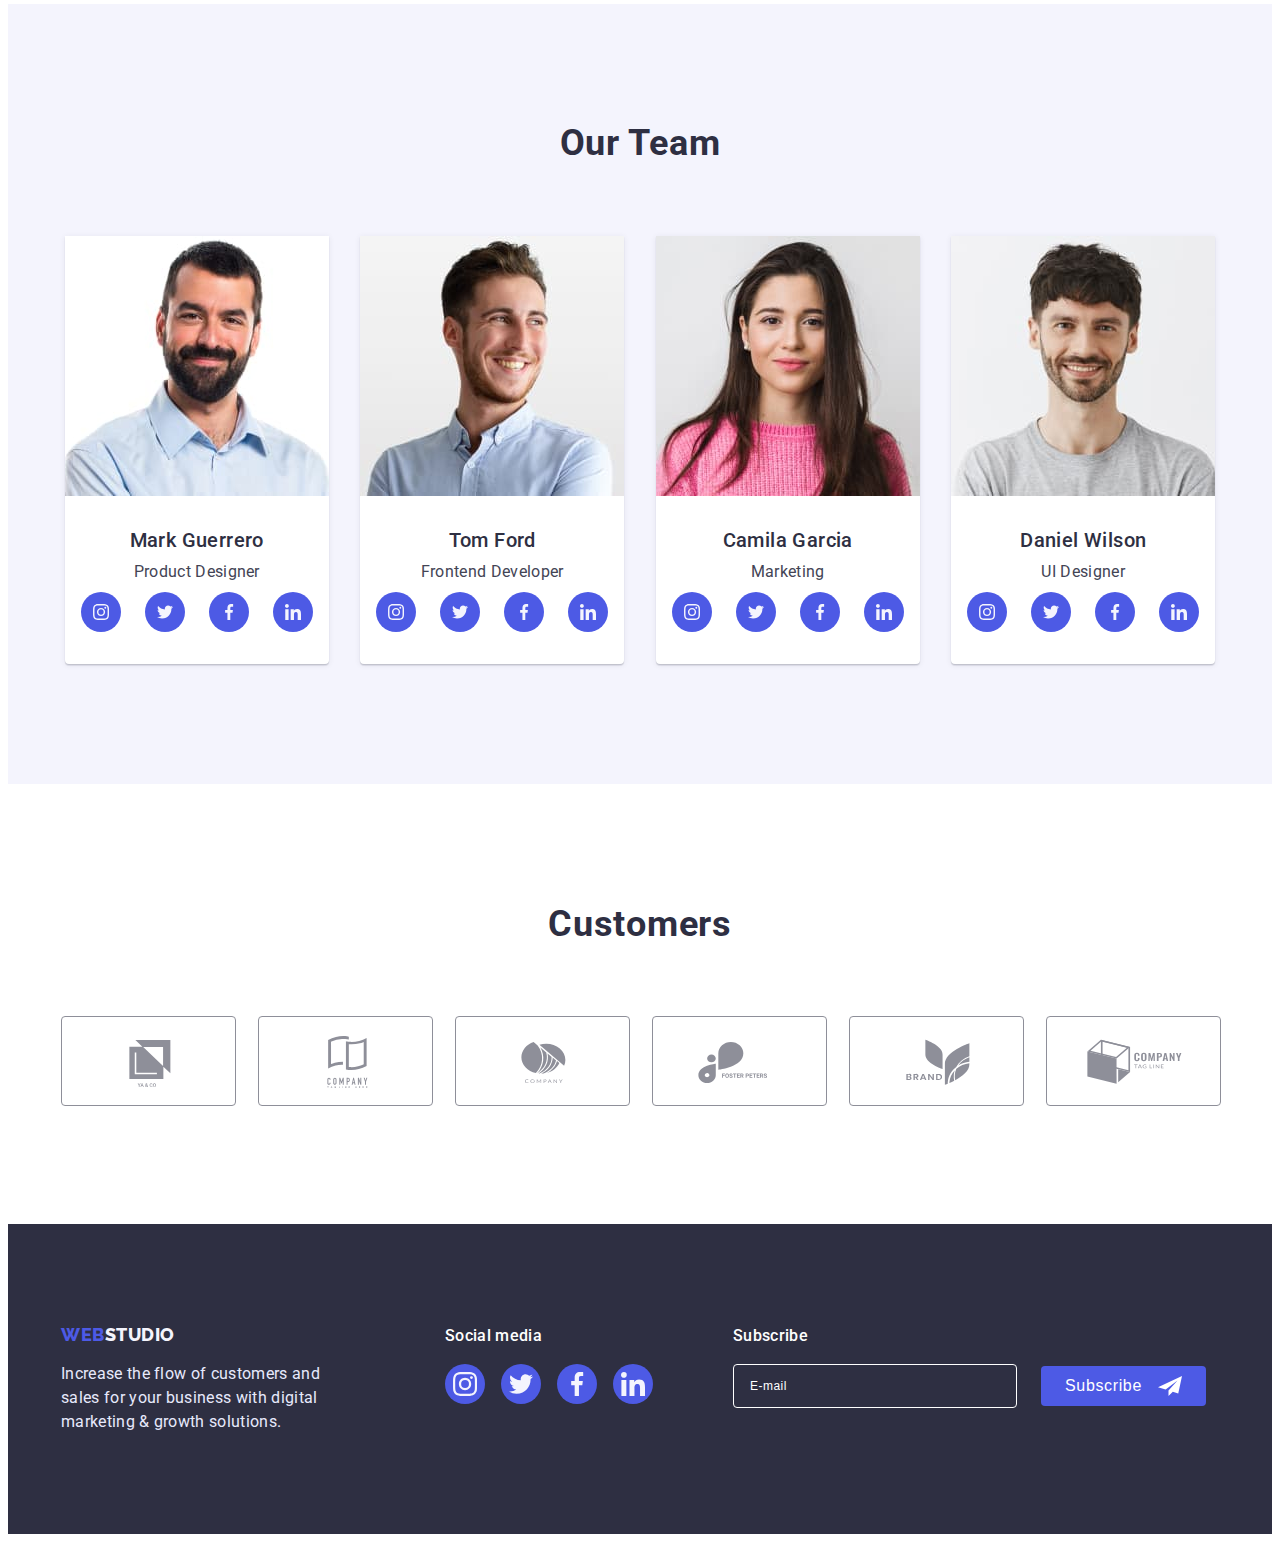
==== commit 6fc379d5: "CSS to two files styles.css + media.css" ====
--- a/index.html
+++ b/index.html
@@ -21,6 +21,7 @@
     />
 
     <link rel="stylesheet" href="./css/styles.css" />
+    <link rel="stylesheet" href="./css/media.css">
   </head>
 
   <body>
@@ -51,12 +52,12 @@
 
     <main>
       <!-- Hero image -->
-      <!-- <section class="hero">
+      <section class="hero">
         <div class="container">
           <h1 class="hero-title">Effective Solutions for Your Business</h1>
           <button class="hero-botton" type="button" data-modal-open>Order Service</button>
         </div>
-      </section> -->
+      </section>
 
       <!-- Advantages -->
       <!--<h2 hidden temporarily -->
--- a/css/styles.css
+++ b/css/styles.css
@@ -61,6 +61,7 @@
 .container {
   /* width: 1158px; */
   width: 100%;
+  /* min-width: 320px; */
   padding-left: 15px;
   padding-right: 15px;
   margin: 0 auto;
@@ -274,7 +275,8 @@
 
   /* mobile - */
   /* gap: 24px; */
-  gap: 72px;
+  /* gap: 72px; */
+  row-gap: 72px;
 }
 
 .visually-hidden {
@@ -376,6 +378,7 @@
 .team-list {
   display: flex;
   flex-wrap: wrap;
+  justify-content: center;
   /* gap: 24px; */
   gap: 72px;
 }
@@ -1101,184 +1104,5 @@
   background-color: var(--color-btn-hover);
 }
 
-/* ============================================================== */
-
-@media screen and (min-width: 480px) {
-  .container {
-    /* width: 480px; */
-    width: 428px;
-    margin-left: auto;
-    margin-right: auto;
-  }
-
-  .customers-item {
-    /* width: calc(100% - 16) /2; */
-    flex-basis: calc((100% - 16px) / 2);
-  }
-}
-
-@media screen and (min-width: 768px) {
-  .container {
-    width: 582px;
-    /* width: 768px; */
-  }
-
-  .advantage-list {
-    /* display: flex;
-    flex-wrap: wrap; */
-    gap: 72px 24px;
-  }
-
-  .advantage-item {
-    width: 356px;
-    flex-basis: calc((100%-24px) / 2);
-  }
-
-  .team-list {
-    justify-content: center;
-    gap: 64px 24px;
-  }
-  .team-list li {
-    /* flex-basis: calc(552px - 24px) / 2; */
-    /* width: calc(552px - 24px) / 2; */
-  }
-
-  .customers-list {
-    gap: 24px;
-  }
-
-  .customers-item {
-    /* justify-content: center; */
-    width: 168px;
-    flex-basis: calc((100% - 48px) / 3);
-  }
-
-  .footer-container {
-    flex-direction: row;
-    flex-wrap: wrap;
-    gap: 72px 24px;
-  }
-
-  .footer-logo {
-    margin-bottom: 0;
-  }
-
-  .logo-bottom {
-    margin-left: 0;
-  }
-
-  .footer-soc-media {
-    align-items: flex-start;
-    margin-bottom: 0;
-  }
-
-  .subscribe {
-    align-items: flex-start;
-  }
-
-  .subscribe-form {
-    flex-direction: row;
-  }
-
-  .subscribe-input {
-    width: 264px;
-  }
-}
-
-@media screen and (min-width: 1200px) {
-  .container {
-    width: 1158px;
-  }
-
-  .section {
-    padding-top: 120px;
-    padding-bottom: 120px;
-  }
-
-  /* ------ */
-  .icon-box {
-    background: #f4f4fd;
-    border-radius: 4px;
-    height: 112px;
-    width: 264px;
-    margin-bottom: 8px;
-    display: flex;
-    justify-content: center;
-    align-items: center;
-  }
-
-  .advantage-list {
-    gap: 24px;
-  }
-
-  .advantage-item {
-    width: 264px;
-    flex-basis: calc((100%-72px) / 4);
-  }
-
-  .advantage-item-title {
-    font-weight: 500;
-    font-size: 20px;
-    line-height: calc(24 / 20);
-  }
-
-  .advantage-item-text {
-    font-weight: 400;
-  }
-  /* ======= */
-
-  .doing {
-    padding-bottom: 120px;
-  }
-
-  .doing-list {
-    display: flex;
-    flex-wrap: wrap;
-    gap: 24px;
-  }
-
-  .doing-item {
-    flex-basis: auto;
-  }
-
-  .doing-title {
-    font-weight: 700;
-    font-size: 36px;
-    line-height: 1.11;
-    text-align: center;
-    letter-spacing: 0.02em;
-    text-transform: capitalize;
-    color: #2e2f42;
-    margin-bottom: 72px;
-  }
-
-  .team-list {
-    gap: 24px;
-  }
-
-  .team-list li {
-    /* flex-basis: calc(100% - 72px) / 4; */
-  }
-
-  .customers-item {
-    /* width: 168px; */
-    flex-basis: calc((100% - 120px) / 6);
-  }
-
-  .footer-logo {
-    margin-right: 120px;
-  }
-
-  .footer {
-    padding-top: 100px;
-    padding-bottom: 100px;
-  }
-
-  .footer-container {
-    gap: 0;
-  }
-
-  .footer-soc-media {
-    margin-right: 80px;
-  }
-}
+/* ==== media.css ========================================================== */
+
--- a/css/media.css
+++ b/css/media.css
@@ -0,0 +1,203 @@
+/* ==== media.css ========================================================== */
+
+@media screen and (min-width: 480px) {
+    .container {
+      /* width: 480px; */
+      width: 428px;
+      margin-left: auto;
+      margin-right: auto;
+    }
+  
+    .customers-item {
+      /* width: calc(100% - 16px) /2; */
+      flex-basis: calc((100% - 16px) / 2);
+    }
+  }
+  
+  @media screen and (min-width: 768px) {
+    .container {
+      /* width: 582px; */
+      width: 768px;
+    }
+  
+    .advantage-list {
+      /* gap: 72px 24px; */
+      column-gap: 24px;
+      row-gap: 72px;
+    }
+  
+    .advantage-item-title {
+      text-align: left;
+    }
+    
+    .advantage-item {
+      width: 356px;
+      flex-basis: calc((100% - 24px) / 2);
+    }
+  
+  
+    .team-list {
+      justify-content: center;
+      gap: 64px 24px;
+    }
+    .team-list li {
+      /* flex-basis: calc(552px - 24px) / 2; */
+      /* width: calc(552px - 24px) / 2; */
+    }
+  
+    .customers-list {
+      gap: 24px;
+    }
+  
+    .customers-item {
+      /* justify-content: center; */
+      width: 168px;
+      flex-basis: calc((100% - 48px) / 3);
+    }
+  
+    .footer-container {
+      flex-direction: row;
+      flex-wrap: wrap;
+      gap: 72px 24px;
+    }
+  
+    .footer-logo {
+      margin-bottom: 0;
+    }
+  
+    .logo-bottom {
+      margin-left: 0;
+    }
+  
+    .footer-soc-media {
+      align-items: flex-start;
+      margin-bottom: 0;
+    }
+  
+    .subscribe {
+      align-items: flex-start;
+    }
+  
+    .subscribe-form {
+      flex-direction: row;
+    }
+  
+    .subscribe-input {
+      width: 264px;
+    }
+  }
+  
+  @media screen and (min-width: 1200px) {
+    .container {
+      width: 1158px;
+    }
+  
+    .section {
+      padding-top: 120px;
+      padding-bottom: 120px;
+    }
+  
+    /* ------ */
+    .icon-box {
+      background: #f4f4fd;
+      border-radius: 4px;
+      height: 112px;
+      width: 264px;
+      margin-bottom: 8px;
+      display: flex;
+      justify-content: center;
+      align-items: center;
+    }
+  
+    .advantage-list {
+      gap: 24px;
+    }
+  
+    .advantage-item {
+      width: 264px;
+      flex-basis: calc((100% - 72px) / 4);
+    }
+  
+    .advantage-item-title {
+      font-weight: 500;
+      font-size: 20px;
+      line-height: calc(24 / 20);
+      text-align: left;
+    }
+  
+    .advantage-item-text {
+      font-weight: 400;
+    }
+    /* ======= */
+  
+    .doing {
+      padding-bottom: 120px;
+    }
+  
+    .doing-list {
+      display: flex;
+      flex-wrap: wrap;
+      gap: 24px;
+    }
+  
+    .doing-item {
+      flex-basis: auto;
+    }
+  
+    .doing-title {
+      font-weight: 700;
+      font-size: 36px;
+      line-height: 1.11;
+      text-align: center;
+      letter-spacing: 0.02em;
+      text-transform: capitalize;
+      color: #2e2f42;
+      margin-bottom: 72px;
+    }
+  
+    .team-list {
+      gap: 24px;
+    }
+  
+    .team-list li {
+      /* flex-basis: calc(100% - 72px) / 4; */
+    }
+  
+    .customers-item {
+      /* width: 168px; */
+      flex-basis: calc((100% - 120px) / 6);
+    }
+  
+    .footer-logo {
+      margin-right: 120px;
+    }
+  
+    .footer {
+      padding-top: 100px;
+      padding-bottom: 100px;
+    }
+  
+    .footer-container {
+      gap: 0;
+    }
+  
+    .footer-soc-media {
+      margin-right: 80px;
+    }
+  }
+  
+  
+  @media screen and (min-width: 768px) and (max-width: 1199px){
+    .footer-container {
+      width: 582px;
+    }
+  
+    .team > .container {
+      width: 582px; 
+    }
+  
+    .customers > .container {
+      width: 582px;
+    }
+  
+  }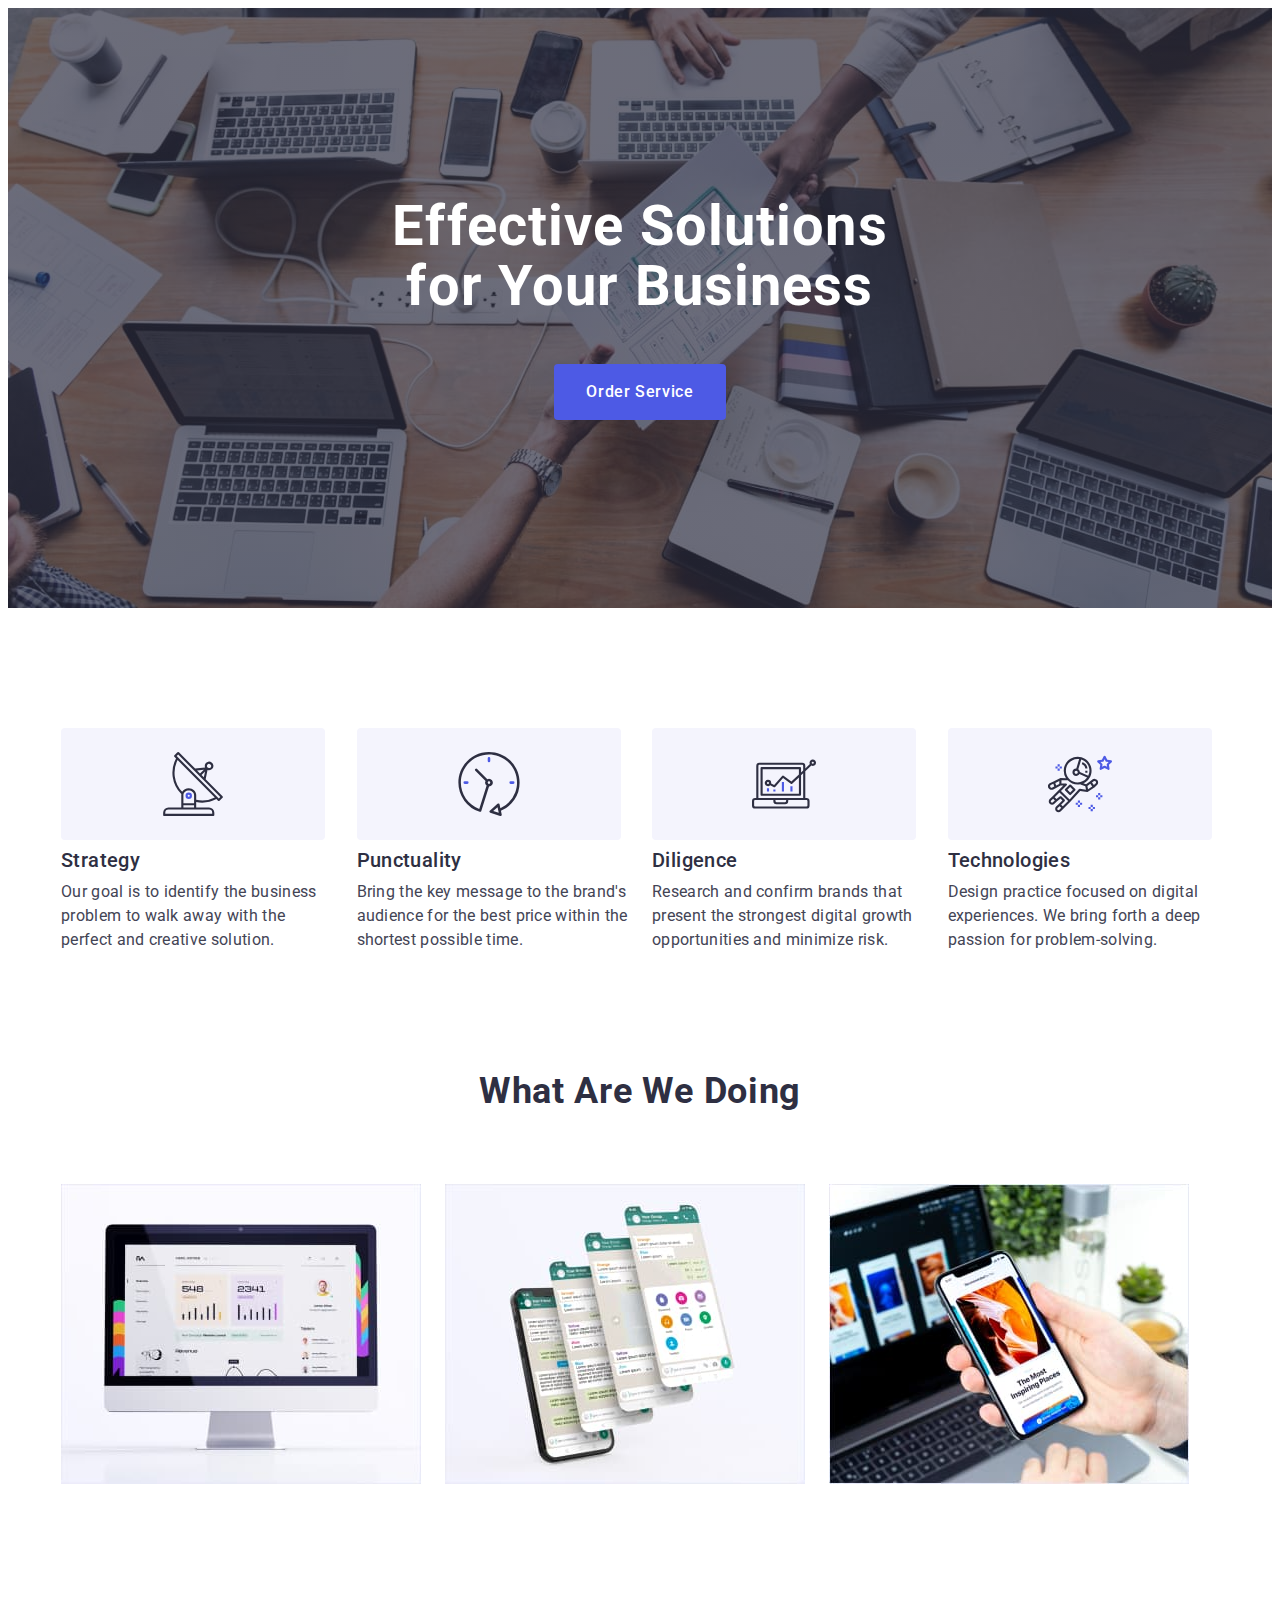
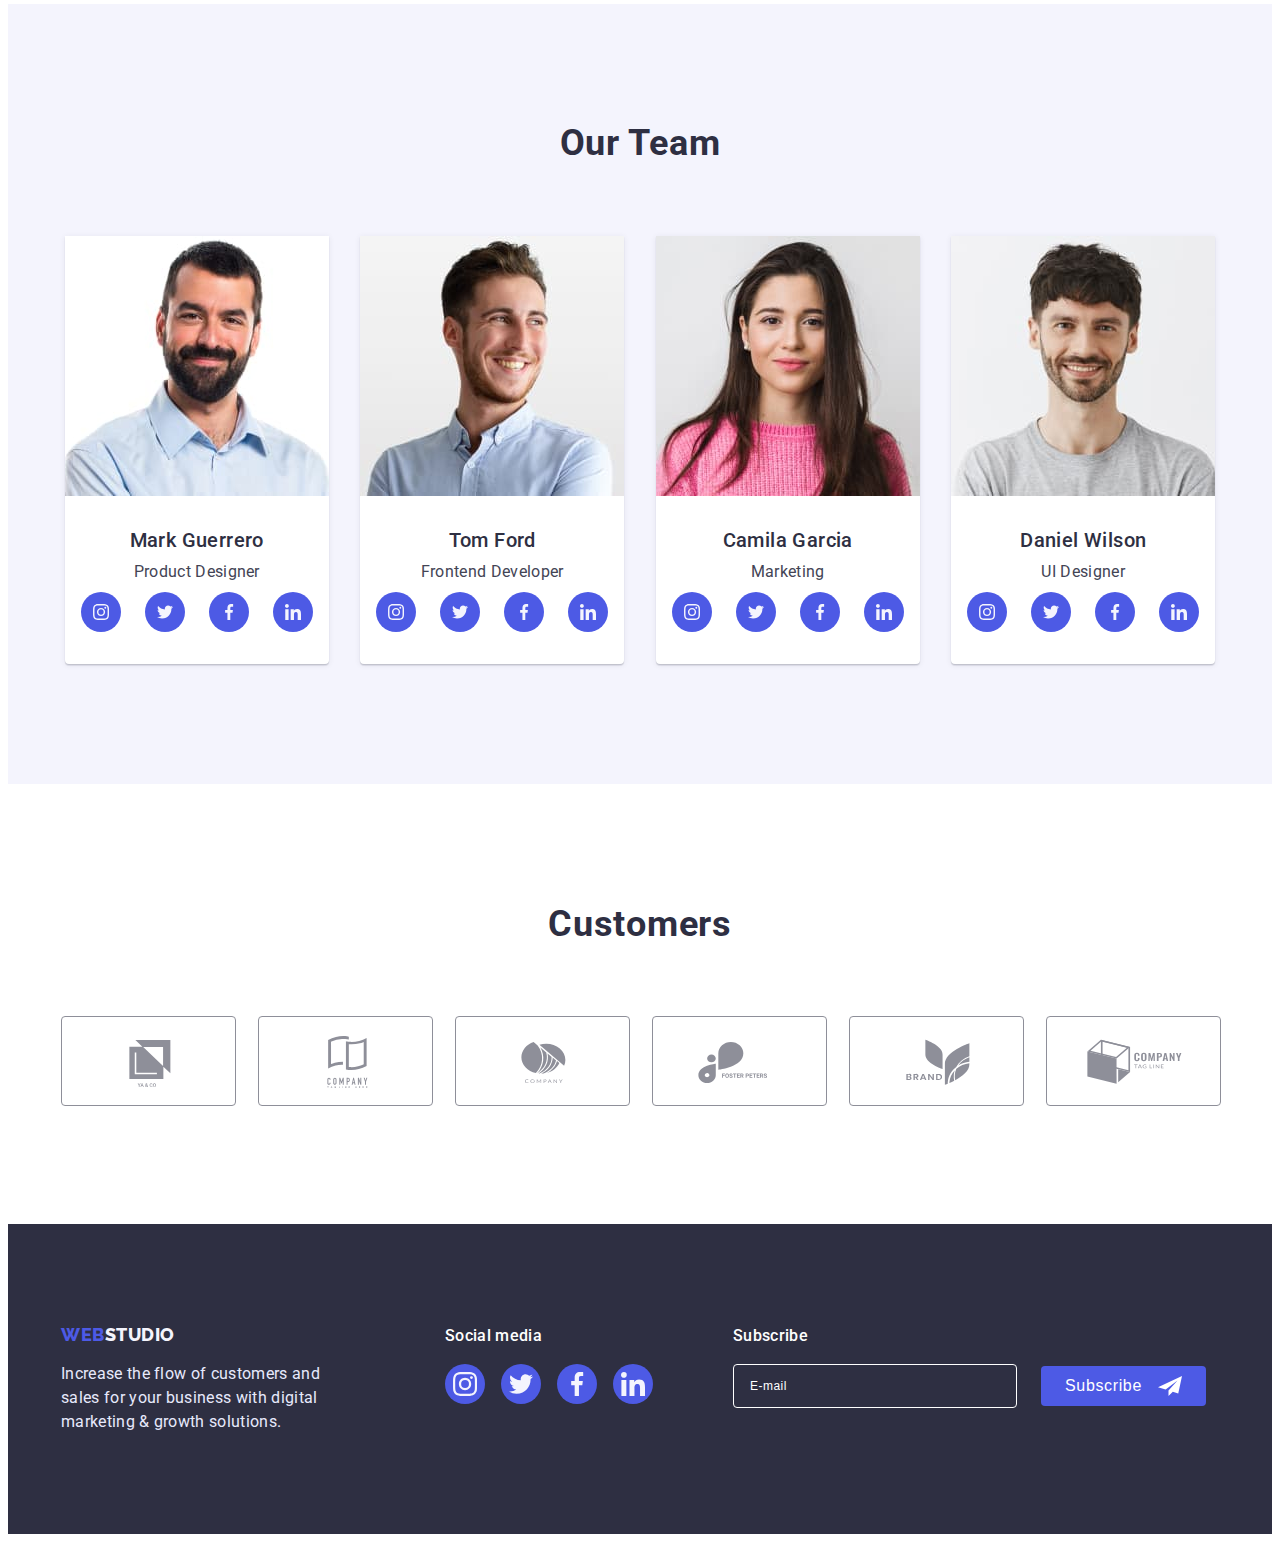
==== commit 269a5135: "Add responsive content images" ====
--- a/index.html
+++ b/index.html
@@ -21,7 +21,7 @@
     />
 
     <link rel="stylesheet" href="./css/styles.css" />
-    <link rel="stylesheet" href="./css/media.css">
+    <link rel="stylesheet" href="./css/media.css" />
   </head>
 
   <body>
@@ -63,7 +63,6 @@
       <!--<h2 hidden temporarily -->
       <section class="advantage section">
         <div class="container">
-          
           <h2 class="hidden-header visually-hidden">Our advantages</h2>
           <ul class="advantage-list list">
             <li class="advantage-item">
@@ -118,18 +117,35 @@
       <!-- not section only padding-bottom -->
       <!-- section-->
       <section class="doing">
-
         <div class="container">
           <h2 class="doing-title">What are we doing</h2>
           <ul class="doing-list list">
             <li class="doing-item">
-              <img src="./images/img1_we_doing.jpg" alt="Desktop app" width="360" height="300" />
+              <img
+                srcset="./images/img1_we_doing-2x.jpg 2x"
+                src="./images/img1_we_doing.jpg"
+                alt="Desktop app"
+                width="360"
+                height="300"
+              />
             </li>
             <li class="doing-item">
-              <img src="./images/img2_we_doing.jpg" alt="Mobile app" width="360" height="300" />
+              <img
+                srcset="./images/img2_we_doing-2x.jpg 2x"
+                src="./images/img2_we_doing.jpg"
+                alt="Mobile app"
+                width="360"
+                height="300"
+              />
             </li>
             <li class="doing-item">
-              <img src="./images/img3_we_doing.jpg" alt="Design solutions" width="360" height="300" />
+              <img
+                srcset="./images/img3_we_doing-2x.jpg 2x"
+                src="./images/img3_we_doing.jpg"
+                alt="Design solutions"
+                width="360"
+                height="300"
+              />
             </li>
           </ul>
         </div>
@@ -141,7 +157,13 @@
           <h2 class="team-title">Our Team</h2>
           <ul class="team-list list">
             <li class="team-item">
-              <img src="./images/team_card1.jpg" alt="Mark Guerrero's photo" width="264" height="260" />
+              <img
+                srcset="./images/team_card1-2x.jpg 2x"
+                src="./images/team_card1.jpg"
+                alt="Mark Guerrero's photo"
+                width="264"
+                height="260"
+              />
               <div class="team-item-description">
                 <h3 class="team-item-title">Mark Guerrero</h3>
                 <p class="team-item-text">Product Designer</p>
@@ -178,7 +200,13 @@
               </div>
             </li>
             <li class="team-item">
-              <img src="./images/team_card2.jpg" alt="Tom Ford's photo" width="264" height="260" />
+              <img
+                srcset="./images/team_card2-2x.jpg 2x"
+                src="./images/team_card2.jpg"
+                alt="Tom Ford's photo"
+                width="264"
+                height="260"
+              />
               <div class="team-item-description">
                 <h3 class="team-item-title">Tom Ford</h3>
                 <p class="team-item-text">Frontend Developer</p>
@@ -215,7 +243,13 @@
               </div>
             </li>
             <li class="team-item">
-              <img src="./images/team_card3.jpg" alt="Camila Garcia's photo" width="264" height="260" />
+              <img
+                srcset="./images/team_card3-2x.jpg 2x"
+                src="./images/team_card3.jpg"
+                alt="Camila Garcia's photo"
+                width="264"
+                height="260"
+              />
               <div class="team-item-description">
                 <h3 class="team-item-title">Camila Garcia</h3>
                 <p class="team-item-text">Marketing</p>
@@ -252,7 +286,13 @@
               </div>
             </li>
             <li class="team-item">
-              <img src="./images/team_card4.jpg" alt="Daniel Wilson's photo" width="264" height="260" />
+              <img
+                srcset="./images/team_card4-2x.jpg 2x"
+                src="./images/team_card4.jpg"
+                alt="Daniel Wilson's photo"
+                width="264"
+                height="260"
+              />
               <div class="team-item-description">
                 <h3 class="team-item-title">Daniel Wilson</h3>
                 <p class="team-item-text">UI Designer</p>
@@ -391,7 +431,7 @@
           <p class="subscribe-text">Subscribe</p>
           <form class="subscribe-form">
             <!-- <label aria-labelledby="subscribe-email"> -->
-              <input type="email" name="user_email" class="subscribe-input" placeholder="E-mail" required />
+            <input type="email" name="user_email" class="subscribe-input" placeholder="E-mail" required />
             <!-- </label> -->
             <button type="submit" class="subscribe-btn">
               <span>Subscribe</span>
@@ -401,7 +441,6 @@
             </button>
           </form>
         </div>
-
       </div>
     </footer>
 
--- a/css/styles.css
+++ b/css/styles.css
@@ -200,29 +200,50 @@
 
 .hero {
   background: var(--main-hero-color);
-  padding-top: 188px;
-  padding-bottom: 188px;
+  /* padding-top: 188px;
+  padding-bottom: 188px; */
+  /* mobile */
+  padding-top: 112px;
+  padding-bottom: 112px;
+
   text-align: center;
 
-  max-width: 1440px;
+  /* mobile - */
+  /* max-width: 1440px; */
   /* height: 600px; */
   margin-left: auto;
   margin-right: auto;
-  background-image: linear-gradient(rgba(46, 47, 66, 0.7), rgba(46, 47, 66, 0.7)), url(../images/hero.jpg);
+  background-image: linear-gradient(rgba(46, 47, 66, 0.7), rgba(46, 47, 66, 0.7)), url(../images/hero-mob.jpg);
   background-repeat: no-repeat;
   background-position: center;
   background-size: cover;
 }
 
+@media (min-device-pixel-ratio: 2), (min-resolution: 192dpi), (min-resolution: 2dppx) {
+  .hero {
+    background-image: linear-gradient(rgba(46, 47, 66, 0.7), rgba(46, 47, 66, 0.7)), url(../images/hero-mob-2x.jpg);
+  }
+}
+
 .hero-title {
   font-weight: 700;
-  font-size: 56px;
-  line-height: 1.07;
+  /*font-size: 56px;
+  line-height: 1.07; */
+  /* mobile + */
+  font-size: 36px;
+  line-height: calc(40 / 36);
+
   text-align: center;
   letter-spacing: 0.02em;
   color: #ffffff;
-  width: 496px;
-  margin-bottom: 48px;
+  /* width: 496px; */
+  /* mobile + */
+  max-width: 320px;
+
+  /* margin-bottom: 48px; */
+  /* mobile +  */
+  margin-bottom: 72px;
+
   margin-left: auto;
   margin-right: auto;
 }
@@ -1105,4 +1126,3 @@
 }
 
 /* ==== media.css ========================================================== */
-
--- a/css/media.css
+++ b/css/media.css
@@ -1,203 +1,237 @@
 /* ==== media.css ========================================================== */
 
 @media screen and (min-width: 480px) {
-    .container {
-      /* width: 480px; */
-      width: 428px;
-      margin-left: auto;
-      margin-right: auto;
+  .container {
+    /* width: 480px; */
+    width: 428px;
+    margin-left: auto;
+    margin-right: auto;
+  }
+
+  .hero {
+    background-image: linear-gradient(rgba(46, 47, 66, 0.7), rgba(46, 47, 66, 0.7)), url(../images/hero-tab.jpg);
+  }
+
+  @media (min-device-pixel-ratio: 2), (min-resolution: 192dpi), (min-resolution: 2dppx) {
+    .hero {
+      background-image: linear-gradient(rgba(46, 47, 66, 0.7), rgba(46, 47, 66, 0.7)), url(../images/hero-tab-2x.jpg);
     }
-  
-    .customers-item {
-      /* width: calc(100% - 16px) /2; */
-      flex-basis: calc((100% - 16px) / 2);
+  }
+
+  .customers-item {
+    /* width: calc(100% - 16px) /2; */
+    flex-basis: calc((100% - 16px) / 2);
+  }
+}
+
+@media screen and (min-width: 768px) {
+  .container {
+    /* width: 582px; */
+    width: 768px;
+  }
+
+  .hero {
+    background-image: linear-gradient(rgba(46, 47, 66, 0.7), rgba(46, 47, 66, 0.7)), url(../images/hero.jpg);
+  }
+
+  @media (min-device-pixel-ratio: 2), (min-resolution: 192dpi), (min-resolution: 2dppx) {
+    .hero {
+      background-image: linear-gradient(rgba(46, 47, 66, 0.7), rgba(46, 47, 66, 0.7)), url(../images/hero-2x.jpg);
     }
   }
-  
-  @media screen and (min-width: 768px) {
-    .container {
-      /* width: 582px; */
-      width: 768px;
-    }
-  
-    .advantage-list {
-      /* gap: 72px 24px; */
-      column-gap: 24px;
-      row-gap: 72px;
-    }
-  
-    .advantage-item-title {
-      text-align: left;
-    }
-    
-    .advantage-item {
-      width: 356px;
-      flex-basis: calc((100% - 24px) / 2);
-    }
-  
-  
-    .team-list {
-      justify-content: center;
-      gap: 64px 24px;
-    }
-    .team-list li {
-      /* flex-basis: calc(552px - 24px) / 2; */
-      /* width: calc(552px - 24px) / 2; */
-    }
-  
-    .customers-list {
-      gap: 24px;
-    }
-  
-    .customers-item {
-      /* justify-content: center; */
-      width: 168px;
-      flex-basis: calc((100% - 48px) / 3);
-    }
-  
-    .footer-container {
-      flex-direction: row;
-      flex-wrap: wrap;
-      gap: 72px 24px;
-    }
-  
-    .footer-logo {
-      margin-bottom: 0;
-    }
-  
-    .logo-bottom {
-      margin-left: 0;
-    }
-  
-    .footer-soc-media {
-      align-items: flex-start;
-      margin-bottom: 0;
-    }
-  
-    .subscribe {
-      align-items: flex-start;
-    }
-  
-    .subscribe-form {
-      flex-direction: row;
-    }
-  
-    .subscribe-input {
-      width: 264px;
-    }
-  }
-  
-  @media screen and (min-width: 1200px) {
-    .container {
-      width: 1158px;
-    }
-  
-    .section {
-      padding-top: 120px;
-      padding-bottom: 120px;
-    }
-  
-    /* ------ */
-    .icon-box {
-      background: #f4f4fd;
-      border-radius: 4px;
-      height: 112px;
-      width: 264px;
-      margin-bottom: 8px;
-      display: flex;
-      justify-content: center;
-      align-items: center;
-    }
-  
-    .advantage-list {
-      gap: 24px;
-    }
-  
-    .advantage-item {
-      width: 264px;
-      flex-basis: calc((100% - 72px) / 4);
-    }
-  
-    .advantage-item-title {
-      font-weight: 500;
-      font-size: 20px;
-      line-height: calc(24 / 20);
-      text-align: left;
-    }
-  
-    .advantage-item-text {
-      font-weight: 400;
-    }
-    /* ======= */
-  
-    .doing {
-      padding-bottom: 120px;
-    }
-  
-    .doing-list {
-      display: flex;
-      flex-wrap: wrap;
-      gap: 24px;
-    }
-  
-    .doing-item {
-      flex-basis: auto;
-    }
-  
-    .doing-title {
-      font-weight: 700;
-      font-size: 36px;
-      line-height: 1.11;
-      text-align: center;
-      letter-spacing: 0.02em;
-      text-transform: capitalize;
-      color: #2e2f42;
-      margin-bottom: 72px;
-    }
-  
-    .team-list {
-      gap: 24px;
-    }
-  
-    .team-list li {
-      /* flex-basis: calc(100% - 72px) / 4; */
-    }
-  
-    .customers-item {
-      /* width: 168px; */
-      flex-basis: calc((100% - 120px) / 6);
-    }
-  
-    .footer-logo {
-      margin-right: 120px;
-    }
-  
-    .footer {
-      padding-top: 100px;
-      padding-bottom: 100px;
-    }
-  
-    .footer-container {
-      gap: 0;
-    }
-  
-    .footer-soc-media {
-      margin-right: 80px;
-    }
-  }
-  
-  
-  @media screen and (min-width: 768px) and (max-width: 1199px){
-    .footer-container {
-      width: 582px;
-    }
-  
-    .team > .container {
-      width: 582px; 
-    }
-  
-    .customers > .container {
-      width: 582px;
-    }
-  
-  }+
+  .hero-title {
+    max-width: 496px;
+    font-size: 56px;
+    line-height: calc(60 / 56);
+    margin-bottom: 36px;
+  }
+
+  .advantage-list {
+    /* gap: 72px 24px; */
+    column-gap: 24px;
+    row-gap: 72px;
+  }
+
+  .advantage-item-title {
+    text-align: left;
+  }
+
+  .advantage-item {
+    width: 356px;
+    flex-basis: calc((100% - 24px) / 2);
+  }
+
+  .team-list {
+    justify-content: center;
+    gap: 64px 24px;
+  }
+  .team-list li {
+    /* flex-basis: calc(552px - 24px) / 2; */
+    /* width: calc(552px - 24px) / 2; */
+  }
+
+  .customers-list {
+    gap: 24px;
+  }
+
+  .customers-item {
+    /* justify-content: center; */
+    width: 168px;
+    flex-basis: calc((100% - 48px) / 3);
+  }
+
+  .footer-container {
+    flex-direction: row;
+    flex-wrap: wrap;
+    gap: 72px 24px;
+  }
+
+  .footer-logo {
+    margin-bottom: 0;
+  }
+
+  .logo-bottom {
+    margin-left: 0;
+  }
+
+  .footer-soc-media {
+    align-items: flex-start;
+    margin-bottom: 0;
+  }
+
+  .subscribe {
+    align-items: flex-start;
+  }
+
+  .subscribe-form {
+    flex-direction: row;
+  }
+
+  .subscribe-input {
+    width: 264px;
+  }
+}
+
+@media screen and (min-width: 1200px) {
+  .container {
+    width: 1158px;
+  }
+
+  .section {
+    padding-top: 120px;
+    padding-bottom: 120px;
+  }
+
+  .hero {
+    padding-top: 188px;
+    padding-bottom: 188px;
+    max-width: 1440px;
+  }
+
+  /* ------ */
+  .icon-box {
+    background: #f4f4fd;
+    border-radius: 4px;
+    height: 112px;
+    width: 264px;
+    margin-bottom: 8px;
+    display: flex;
+    justify-content: center;
+    align-items: center;
+  }
+
+  .advantage-list {
+    gap: 24px;
+  }
+
+  .advantage-item {
+    width: 264px;
+    flex-basis: calc((100% - 72px) / 4);
+  }
+
+  .advantage-item-title {
+    font-weight: 500;
+    font-size: 20px;
+    line-height: calc(24 / 20);
+    text-align: left;
+  }
+
+  .advantage-item-text {
+    font-weight: 400;
+  }
+  /* ======= */
+
+  .doing {
+    padding-bottom: 120px;
+  }
+
+  .doing-list {
+    display: flex;
+    flex-wrap: wrap;
+    gap: 24px;
+  }
+
+  .doing-item {
+    flex-basis: auto;
+  }
+
+  .doing-title {
+    font-weight: 700;
+    font-size: 36px;
+    line-height: 1.11;
+    text-align: center;
+    letter-spacing: 0.02em;
+    text-transform: capitalize;
+    color: #2e2f42;
+    margin-bottom: 72px;
+  }
+
+  .team-list {
+    gap: 24px;
+  }
+
+  .team-list li {
+    /* flex-basis: calc(100% - 72px) / 4; */
+  }
+
+  .hero-title {
+    margin-bottom: 48px;
+  }
+
+  .customers-item {
+    /* width: 168px; */
+    flex-basis: calc((100% - 120px) / 6);
+  }
+
+  .footer-logo {
+    margin-right: 120px;
+  }
+
+  .footer {
+    padding-top: 100px;
+    padding-bottom: 100px;
+  }
+
+  .footer-container {
+    gap: 0;
+  }
+
+  .footer-soc-media {
+    margin-right: 80px;
+  }
+}
+
+@media screen and (min-width: 768px) and (max-width: 1199px) {
+  .footer-container {
+    width: 582px;
+  }
+
+  .team > .container {
+    width: 582px;
+  }
+
+  .customers > .container {
+    width: 582px;
+  }
+}
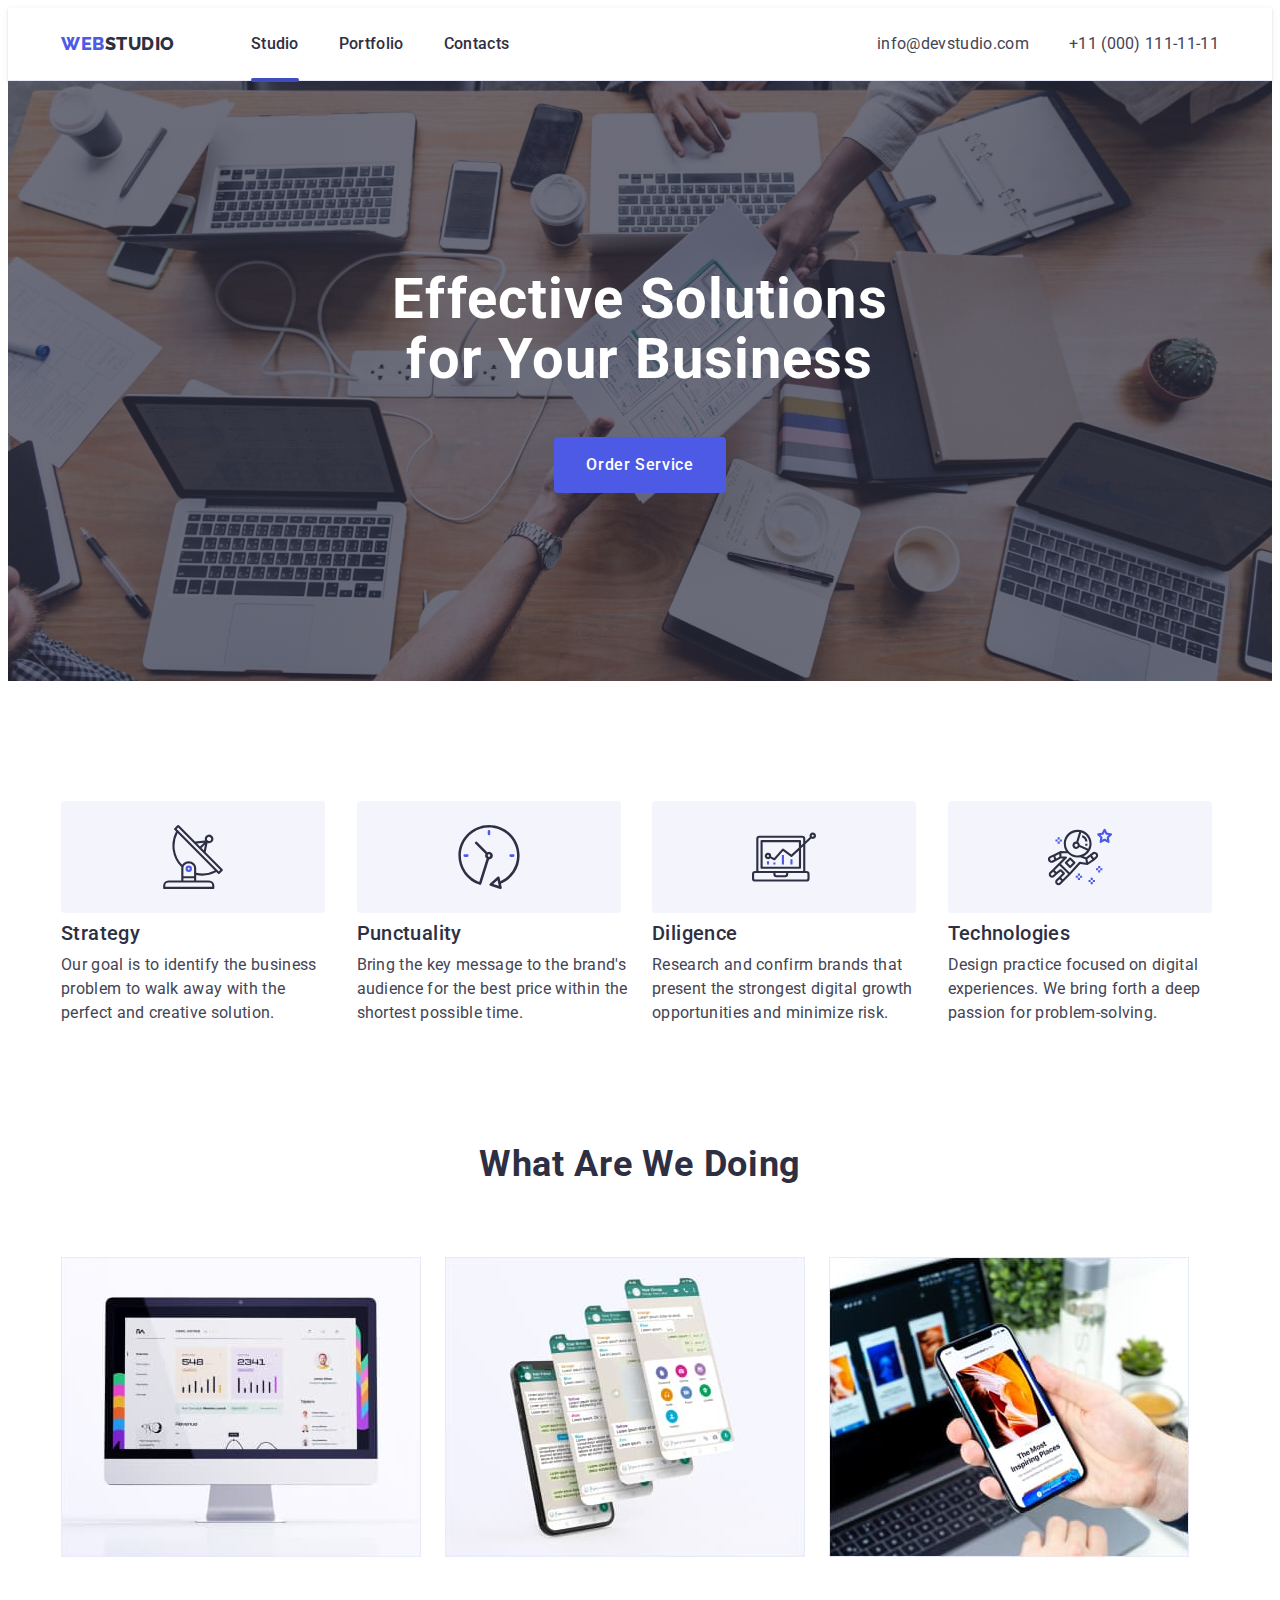
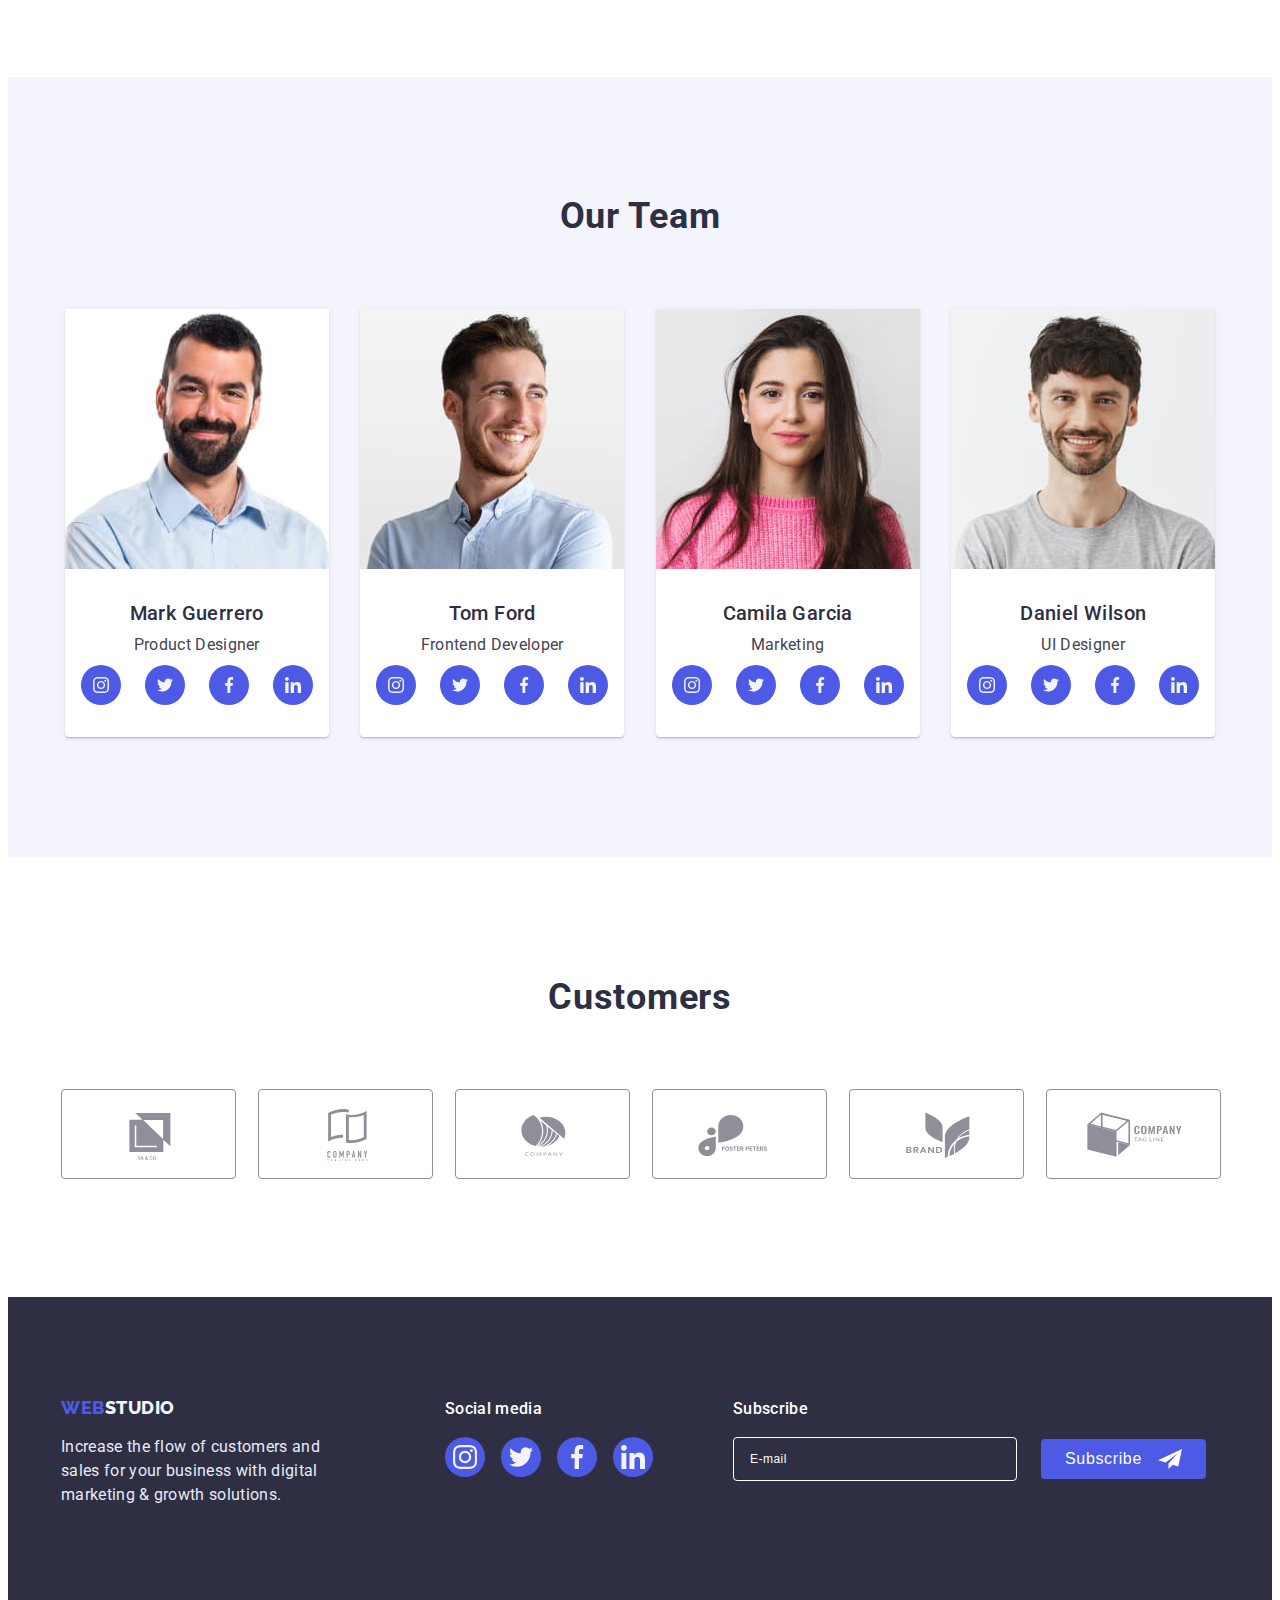
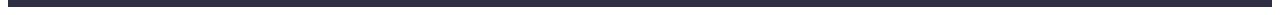
==== commit 57bf24f7: "Section Header - Mobile menu (start)" ====
--- a/index.html
+++ b/index.html
@@ -26,7 +26,7 @@
 
   <body>
     <!-- Site header -->
-    <!-- <header class="header">
+    <header class="header">
       <div class="container header-container">
         <nav class="header-navigation">
           <a class="logo-top link" href="./index.html">Web<span class="logo-top-second">Studio</span> </a>
@@ -48,7 +48,7 @@
           </ul>
         </address>
       </div>
-    </header> -->
+    </header>
 
     <main>
       <!-- Hero image -->
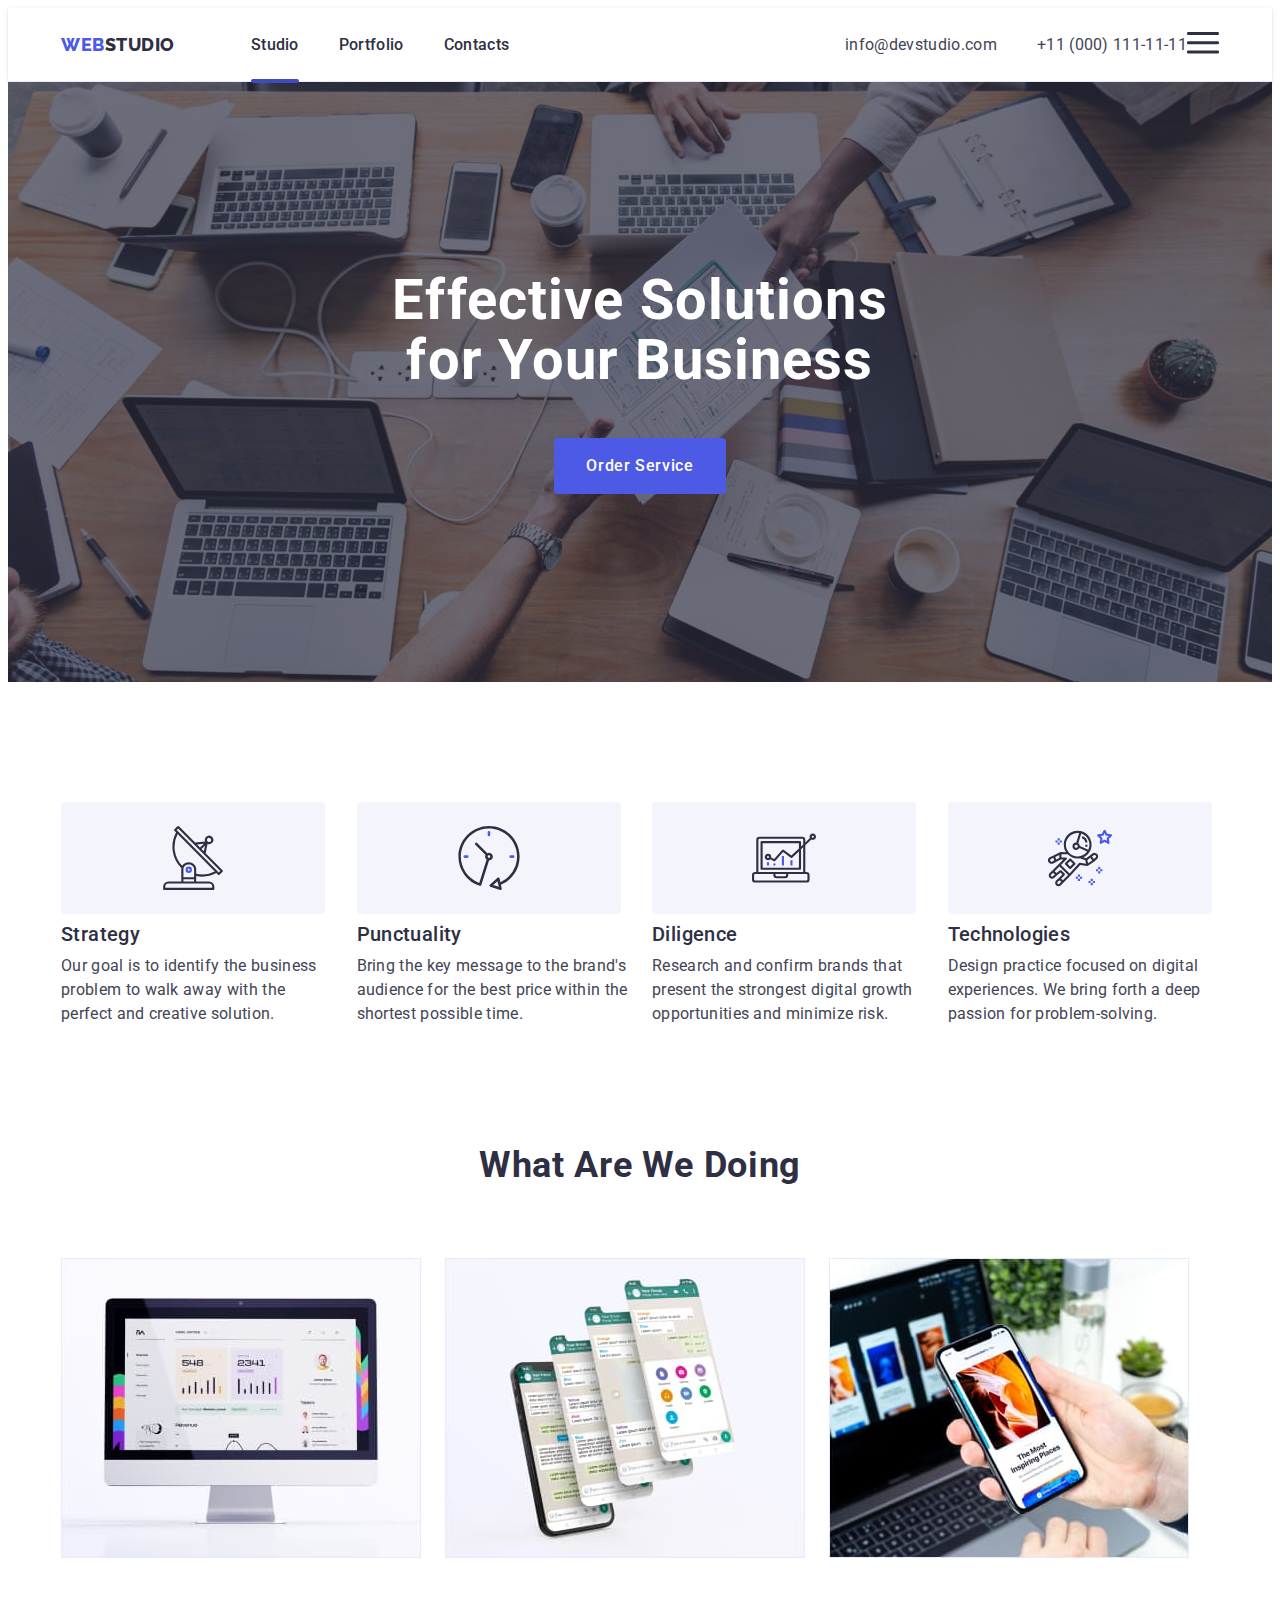
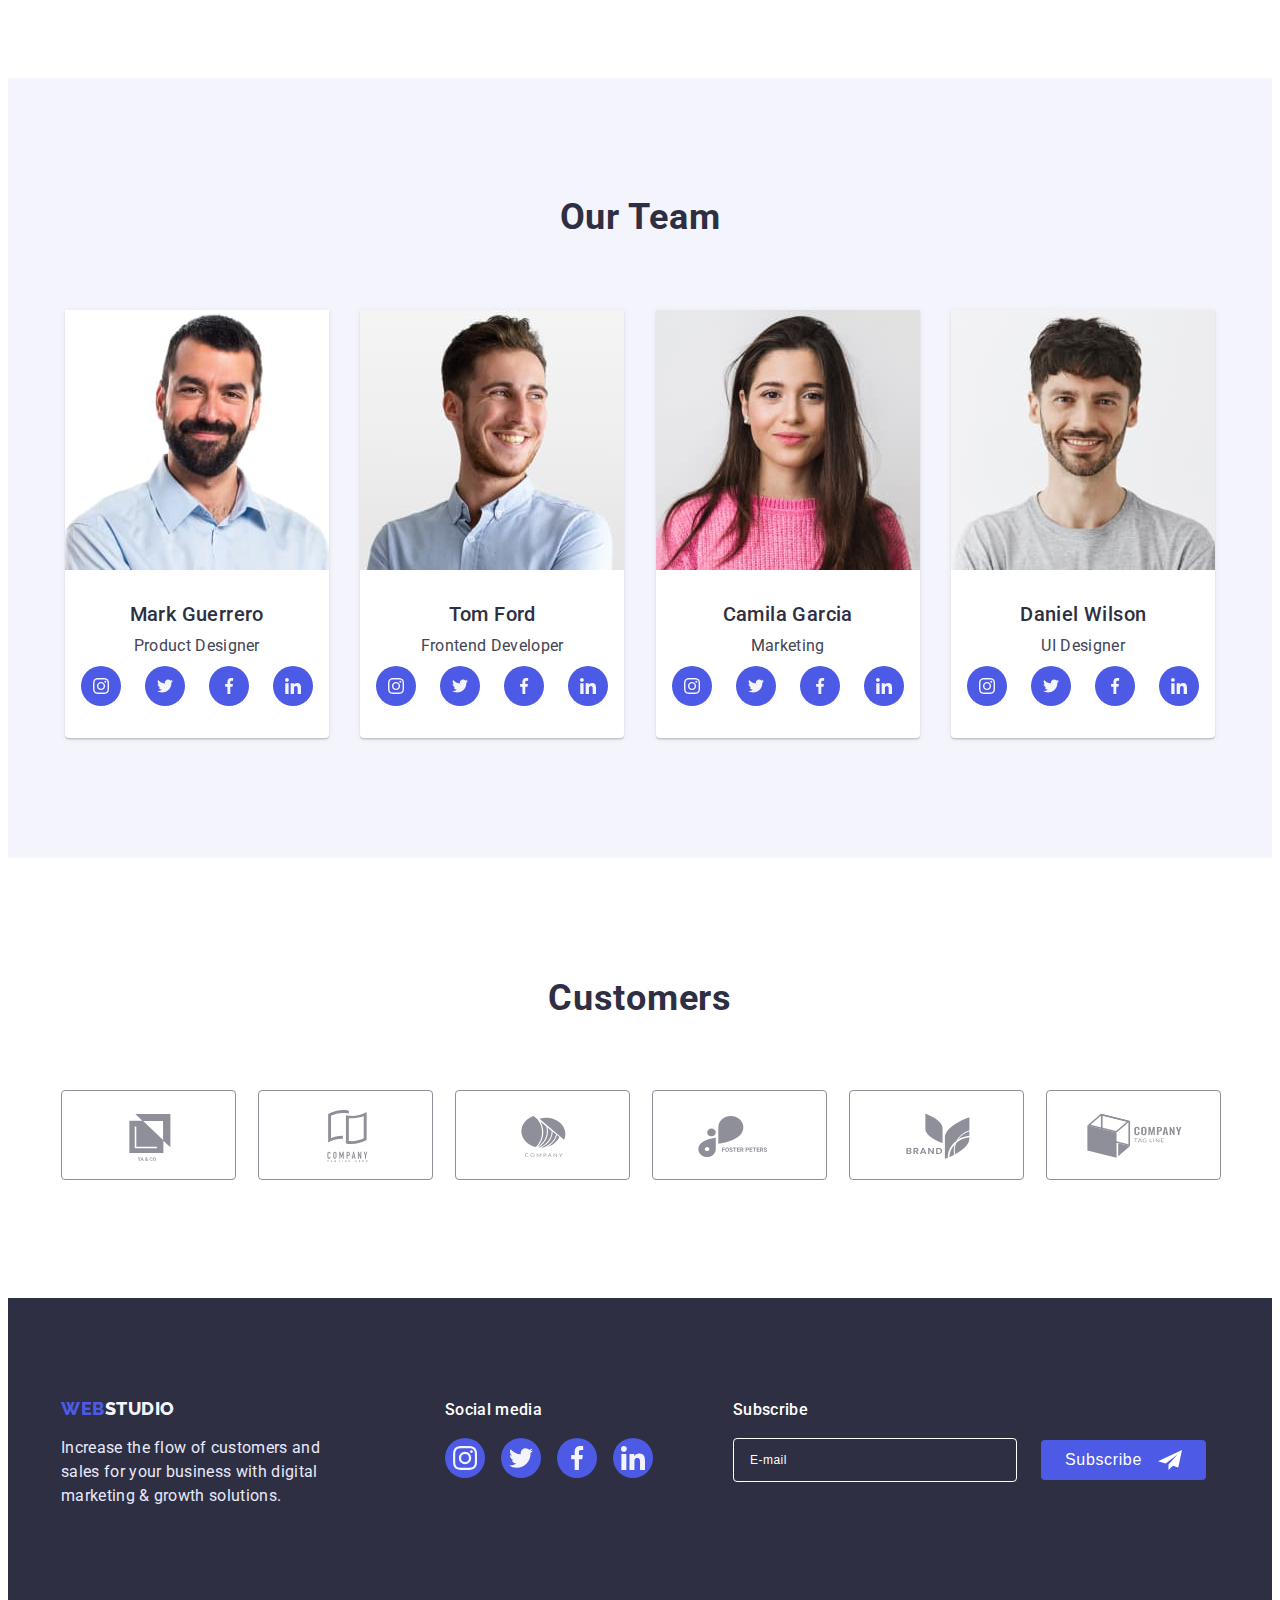
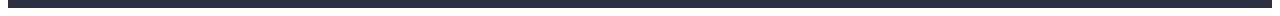
==== commit cb33b75b: "Add mobile menu" ====
--- a/index.html
+++ b/index.html
@@ -47,6 +47,75 @@
             </li>
           </ul>
         </address>
+
+        <button type="button" class="menu-open-btn" data-menu-open>
+          <svg class="menu-btn-icon">
+            <use href="./images/sprite.svg#icon-menu-btn"></use>
+          </svg>
+        </button>
+      </div>
+
+      <div class="mob-menu is-hidden" data-menu>
+        <div>
+          <!-- <button class="menu-close-btn" type="button" data-modal-close> -->
+          <button class="menu-close-btn" type="button" data-menu-close>
+            <svg class="menu-close-btn-icon">
+              <use href="./images/sprite.svg#icon-close-btn"></use>
+            </svg>
+          </button>
+
+          <nav class="menu-nav">
+            <ul class="mob-menu-list list">
+              <li class="mob-menu-item"><a class="mob-menu-link menu-link link" href="./index.html">Studio</a></li>
+              <li class="mob-menu-item">
+                <a class="mob-menu-link menu-link link" href="./portfolio.html">Portfolio</a>
+              </li>
+              <li class="mob-menu-item"><a class="mob-menu-link menu-link link" href="">Contacts</a></li>
+            </ul>
+          </nav>
+        </div>
+
+        <div>
+          <ul class="mob-address-list list">
+            <li class="mob-address-item">
+              <a class="mob-menu-phone link" href="tel:+110001111111">+11 (000) 111-11-11</a>
+            </li>
+            <li class="mob-address-item">
+              <a class="mob-menu-email link" href="mailto:info@devstudio.com">info@devstudio.com</a>
+            </li>
+          </ul>
+
+          <ul class="mob-soc-list list">
+            <li class="mob-soc-item">
+              <a href="" class="mob-soc-link link">
+                <svg class="mob-soc-icon">
+                  <use href="./images/sprite.svg#icon-icon-instagram"></use>
+                </svg>
+              </a>
+            </li>
+            <li class="mob-soc-item">
+              <a href="" class="mob-soc-link link">
+                <svg class="mob-soc-icon">
+                  <use href="./images/sprite.svg#icon-icon-twitter"></use>
+                </svg>
+              </a>
+            </li>
+            <li class="mob-soc-item">
+              <a href="" class="mob-soc-link link">
+                <svg class="mob-soc-icon">
+                  <use href="./images/sprite.svg#icon-icon-facebook"></use>
+                </svg>
+              </a>
+            </li>
+            <li class="mob-soc-item">
+              <a href="" class="mob-soc-link link">
+                <svg class="mob-soc-icon">
+                  <use href="./images/sprite.svg#icon-icon-linkedin"></use>
+                </svg>
+              </a>
+            </li>
+          </ul>
+        </div>
       </div>
     </header>
 
@@ -546,5 +615,6 @@
     <!-- <div class="backdrop" data-modal> -->
 
     <script src="./js/modal.js"></script>
+    <SCRipt src="./js/mobile-menu.js"></SCRipt>
   </body>
 </html>
--- a/css/styles.css
+++ b/css/styles.css
@@ -90,22 +90,14 @@
 .header-container {
   display: flex;
   align-items: center;
+  /* mobile + */
+  /* justify-content: space-between; */
 }
 
 .header-navigation {
   display: flex;
   align-items: center;
   margin-right: auto;
-}
-
-.header-list {
-  display: flex;
-  gap: 40px;
-}
-
-.header-list {
-  display: flex;
-  align-items: center;
 }
 
 .logo-top {
@@ -128,72 +120,133 @@
   margin-right: 76px;
 }
 
-.header-address {
-  font-style: normal;
-}
-
+/* Header from destop to tab fo 768px */
+
+/* mobile + */
+/* .header-list, .header-address {
+  display: none;
+} */
+.header-list,
 .header-address-list {
-  display: flex;
-  align-items: center;
-  gap: 40px;
-}
-
-.header-link {
+  display: none;
+}
+
+.menu-open-btn {
+  background-color: var(--main-background-color);
+  padding: 0;
+  border: none;
+}
+
+.menu-btn-icon {
+  width: 32px;
+  height: 22px;
+  /* fill: #2E2F42; */
+  stroke: #2e2f42;
+  border: none;
+}
+
+.mob-menu {
+  position: fixed;
+  top: 0;
+  z-index: 2;
+  width: 100vw;
+  height: 100vh;
+  background-color: var(--main-background-color);
+  padding: 24px 24px 40px 40px;
+
+  display: flex;
+  flex-direction: column;
+  justify-content: space-between;
+}
+
+.menu-close-btn {
+  display: block;
+  margin-left: auto;
+  margin-bottom: 32px;
+
+  width: 24px;
+  height: 24px;
+  background-color: #e7e9fc;
+  border: 1px solid #2e2f42;
+  border-radius: 50%;
+  display: flex;
+  align-items: center;
+  justify-content: center;
+  border-color: #e7e9fc;
+}
+
+
+.mob-menu-list {
+  /* margin-bottom: 284px; */
+}
+
+.mob-menu-item:not(:last-child) {
+  margin-bottom: 40px;
+}
+
+.mob-menu-link {
+  font-weight: 700;
+  font-size: 36px;
+  line-height: calc(40 / 36);
+  letter-spacing: 0.02em;
+  text-transform: capitalize;
+  color: #2e2f42;
+}
+
+.mob-menu-phone {
+  font-weight: 700;
+  /* font-size: 36px;
+  line-height: calc(40 / 36); */
+  font-size: 24px;
+  line-height: calc(24 / 20);
+  letter-spacing: 0.02em;
+  text-transform: capitalize;
+  color: var(--color-btn-normal);
+}
+
+.mob-address-item:last-child {
+  margin-top: 40px;
+  margin-bottom: 48px;
+}
+
+.mob-menu-email {
   font-weight: 500;
-  font-size: 16px;
-  line-height: calc(24 / 16);
-  letter-spacing: 0.02em;
-  color: #2e2f42;
-  transition: color var(--transition-duration-func);
-}
-
-.header-link:hover,
-.header-link:focus,
-.header-link:active {
-  color: #404bbf;
-}
-
-.menu-link {
-  /* padding: 0 20px; */
-  display: block;
-  position: relative;
-}
-.menu-link::after {
-  content: "";
-
-  position: absolute;
-  left: 0;
-  bottom: 0;
-
-  display: block;
+  font-size: 20px;
+  line-height: calc(24 / 20);
+  letter-spacing: 0.02em;
+  color: var(--main-text-color);
+}
+
+.mob-soc-list {
+  display: flex;
+  /* gap: 56px; */
+  gap: 30px;
+  justify-content: flex-start;
+  /* justify-content: center; */
+}
+
+.mob-soc-item {
+  width: 40px;
+  height: 40px;
+}
+.mob-soc-link {
   width: 100%;
-  height: 4px;
-  top: 46px;
-  background: var(--color-icon-hover);
-  border-radius: 2px;
-
-  /* display: none; */
-  opacity: 0;
-  transition: opacity 250ms;
-}
-
-.act-studio::after,
-.act-portfolio::after,
-.act-contacts::after {
-  opacity: 1;
-}
-
-/* display: block; */
-/* .menu-link:hover::after {
-  opacity: 1;
-} */
-
-.adress-info {
-  font-weight: 400;
-  font-size: 16px;
-  line-height: (24/16);
-  letter-spacing: 0.02em;
-  color: #434455;
+  height: 100%;
+  border-radius: 50%;
+  background-color: var(--color-btn-normal);
+  display: flex;
+  align-items: center;
+  justify-content: center;
+}
+
+.mob-soc-icon {
+  width: 16px;
+  height: 16px;
+  fill: #f4f4fd;
+}
+
+.mob-menu-link:hover, .mob-menu-link:focus {
+  color: var(--color-icon-hover);
 }
 
 /* --------- HERO ----------------------------------------- */
--- a/css/media.css
+++ b/css/media.css
@@ -8,6 +8,16 @@
     margin-right: auto;
   }
 
+  .mob-menu-phone {
+    font-weight: 700;
+    font-size: 36px;
+    line-height: calc(40 / 36);
+  }
+
+  .mob-soc-list {
+    gap: 56px;
+  }
+
   .hero {
     background-image: linear-gradient(rgba(46, 47, 66, 0.7), rgba(46, 47, 66, 0.7)), url(../images/hero-tab.jpg);
   }
@@ -29,6 +39,89 @@
     /* width: 582px; */
     width: 768px;
   }
+
+  /* -- Header from destop */
+  .header-list {
+    display: flex;
+    gap: 40px;
+  }
+
+  .header-list {
+    display: flex;
+    align-items: center;
+  }
+
+  .header-address {
+    /* mobile + */
+    /* display: block; */
+
+    font-style: normal;
+  }
+
+  .header-address-list {
+    display: flex;
+    align-items: center;
+    gap: 40px;
+  }
+
+  .header-link {
+    font-weight: 500;
+    font-size: 16px;
+    line-height: calc(24 / 16);
+    letter-spacing: 0.02em;
+    color: #2e2f42;
+    transition: color var(--transition-duration-func);
+  }
+
+  .header-link:hover,
+  .header-link:focus,
+  .header-link:active {
+    color: #404bbf;
+  }
+
+  .menu-link {
+    /* padding: 0 20px; */
+    display: block;
+    position: relative;
+  }
+  .menu-link::after {
+    content: "";
+
+    position: absolute;
+    left: 0;
+    bottom: 0;
+
+    display: block;
+    width: 100%;
+    height: 4px;
+    top: 46px;
+    background: var(--color-icon-hover);
+    border-radius: 2px;
+
+    /* display: none; */
+    opacity: 0;
+    transition: opacity 250ms;
+  }
+
+  .act-studio::after,
+  .act-portfolio::after,
+  .act-contacts::after {
+    opacity: 1;
+  }
+
+  /* display: block; */
+  /* .menu-link:hover::after {
+    opacity: 1;
+  } */
+
+  .adress-info {
+    font-weight: 400;
+    font-size: 16px;
+    line-height: (24/16);
+    letter-spacing: 0.02em;
+    color: #434455;
+  }
+  /* == */
 
   .hero {
     background-image: linear-gradient(rgba(46, 47, 66, 0.7), rgba(46, 47, 66, 0.7)), url(../images/hero.jpg);
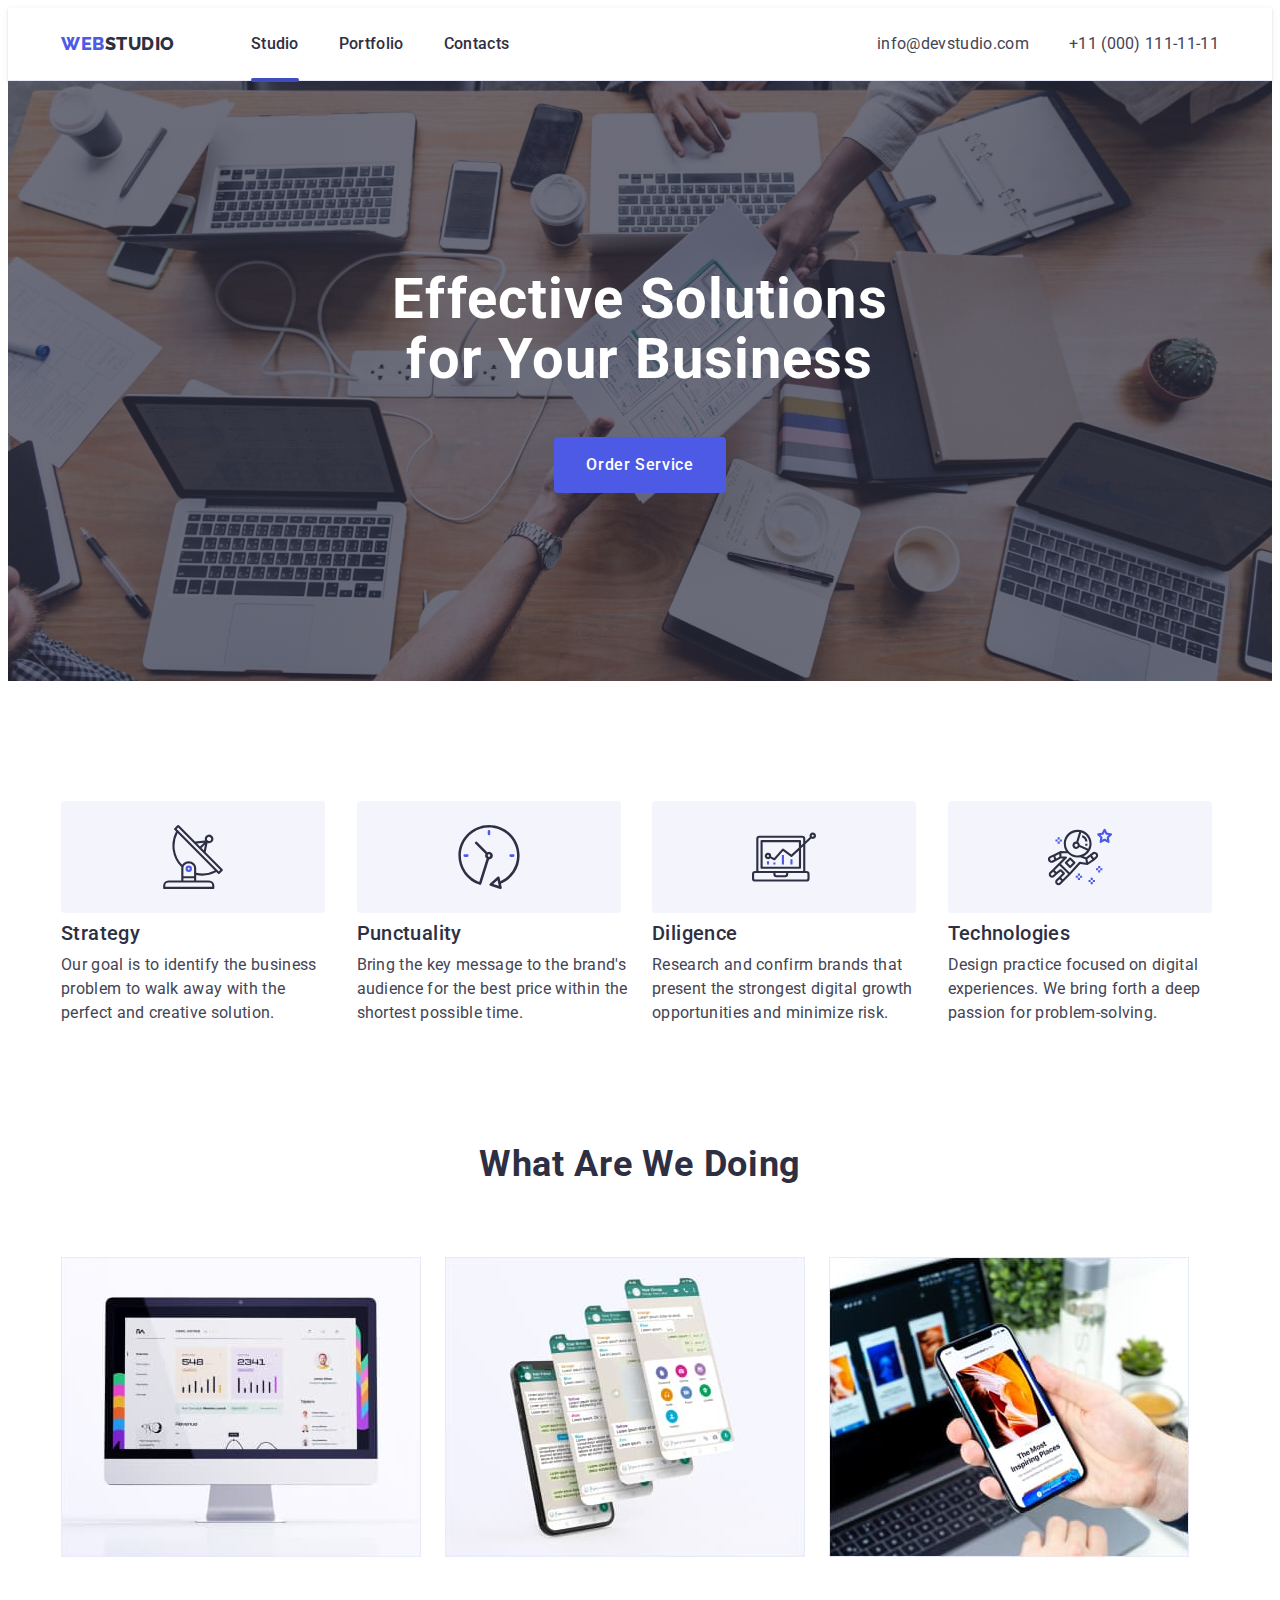
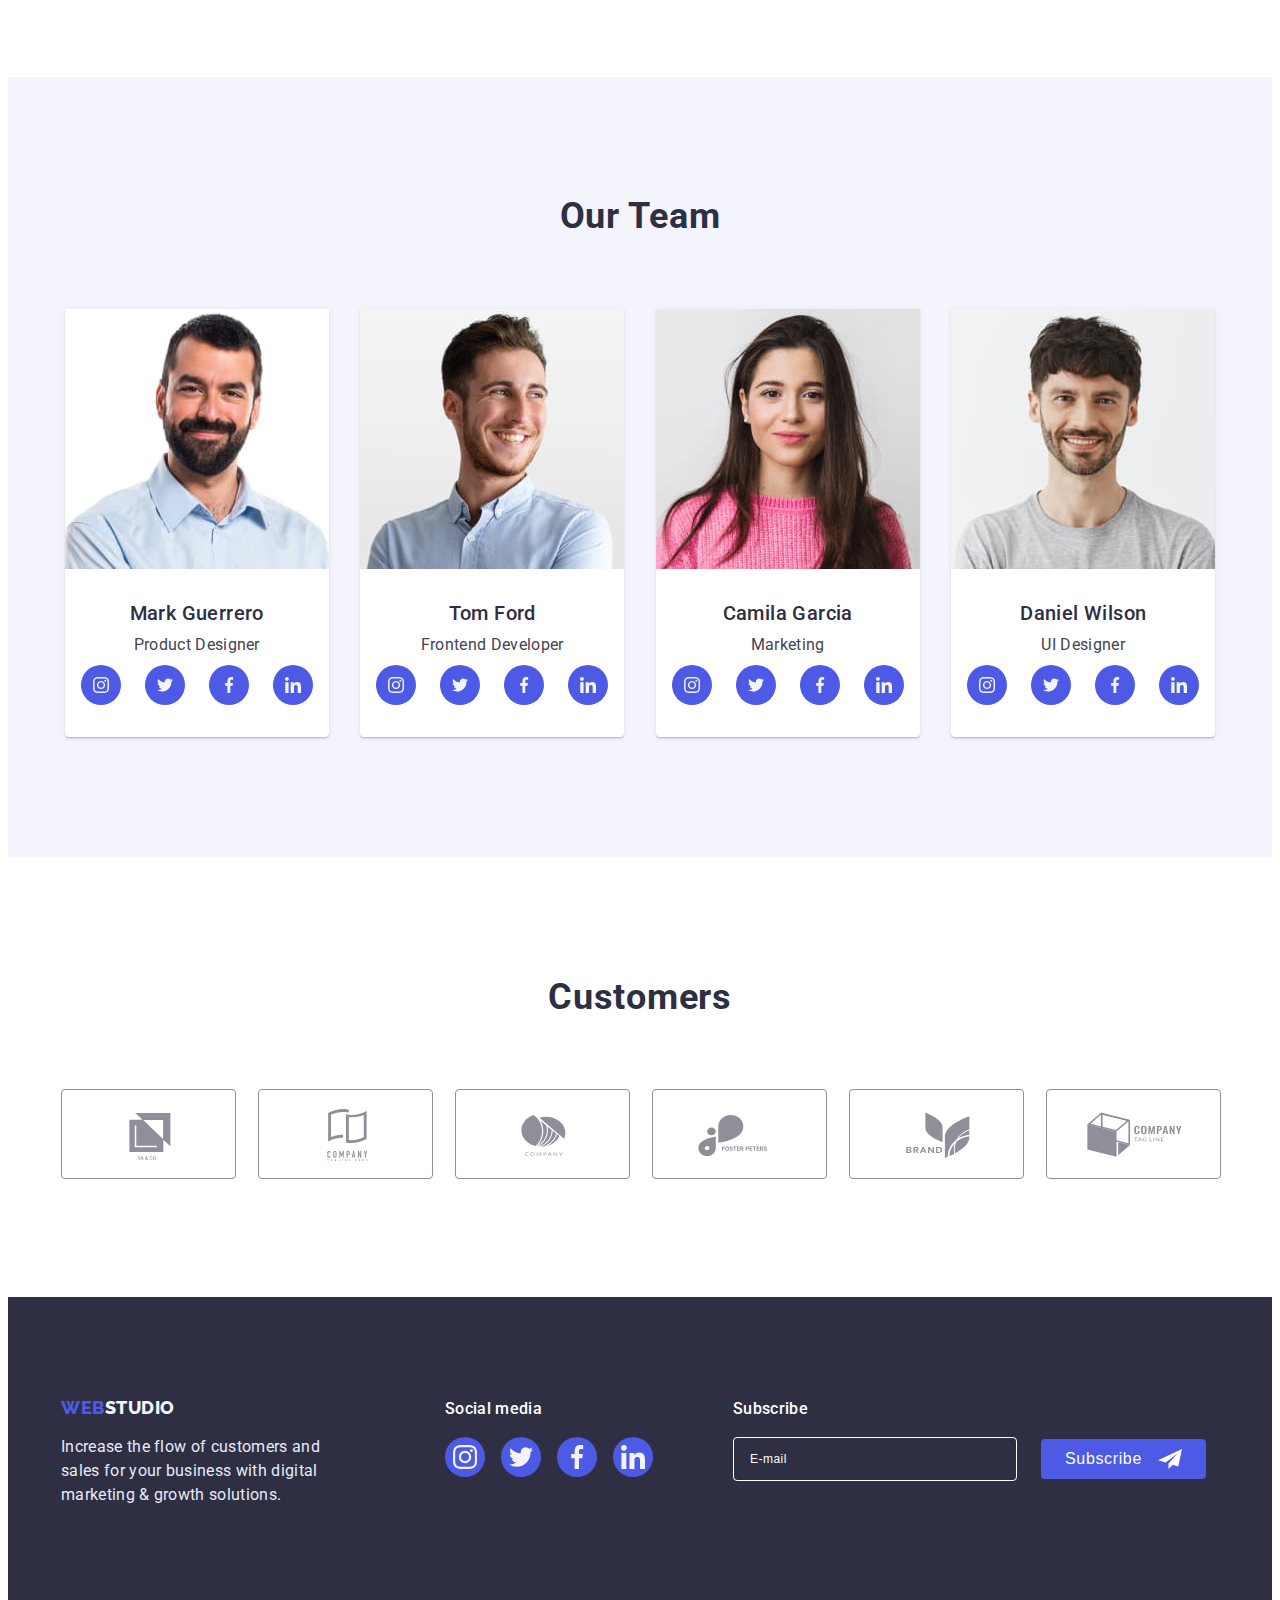
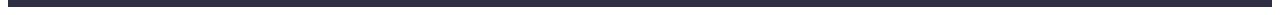
==== commit 88f564d7: "Add mobile menu (next)" ====
--- a/index.html
+++ b/index.html
@@ -515,8 +515,7 @@
 
     <!-- Modal window -->
     <!-- <div class="backdrop" data-modal> -->
-    <!-- <div class="backdrop is-hidden" data-modal>
-      
+    <div class="backdrop is-hidden" data-modal>
       <div class="modal">
         <button class="modal-close-btn" type="button" data-modal-close>
           <svg class="close-btn-icon">
@@ -607,14 +606,12 @@
 
           <button type="submit" class="modal-form-batton">Send</button>
         </form>
-       
       </div>
-    
-    </div> -->
+    </div>
     <!-- <div class="modal"> -->
     <!-- <div class="backdrop" data-modal> -->
 
     <script src="./js/modal.js"></script>
-    <SCRipt src="./js/mobile-menu.js"></SCRipt>
+    <script src="./js/mobile-menu.js"></script>
   </body>
 </html>
--- a/css/media.css
+++ b/css/media.css
@@ -40,6 +40,10 @@
     width: 768px;
   }
 
+  .menu-open-btn {
+    display: none;
+  }
+
   /* -- Header from destop */
   .header-list {
     display: flex;
@@ -59,9 +63,10 @@
   }
 
   .header-address-list {
-    display: flex;
+    /* display: flex;
     align-items: center;
-    gap: 40px;
+    gap: 40px; */
+    display: block;
   }
 
   .header-link {
@@ -115,9 +120,12 @@
   } */
 
   .adress-info {
+    /* font-weight: 400;
+    font-size: 16px;
+    line-height: (24/16); */
     font-weight: 400;
-    font-size: 16px;
-    line-height: (24/16);
+    font-size: 12px;
+    line-height: CALC(14/12);
     letter-spacing: 0.02em;
     color: #434455;
   }
@@ -214,6 +222,18 @@
   .section {
     padding-top: 120px;
     padding-bottom: 120px;
+  }
+
+  .header-address-list {
+    display: flex;
+    align-items: center;
+    gap: 40px;
+  }
+
+  .adress-info {
+    font-weight: 400;
+    font-size: 16px;
+    line-height: (24/16);
   }
 
   .hero {
